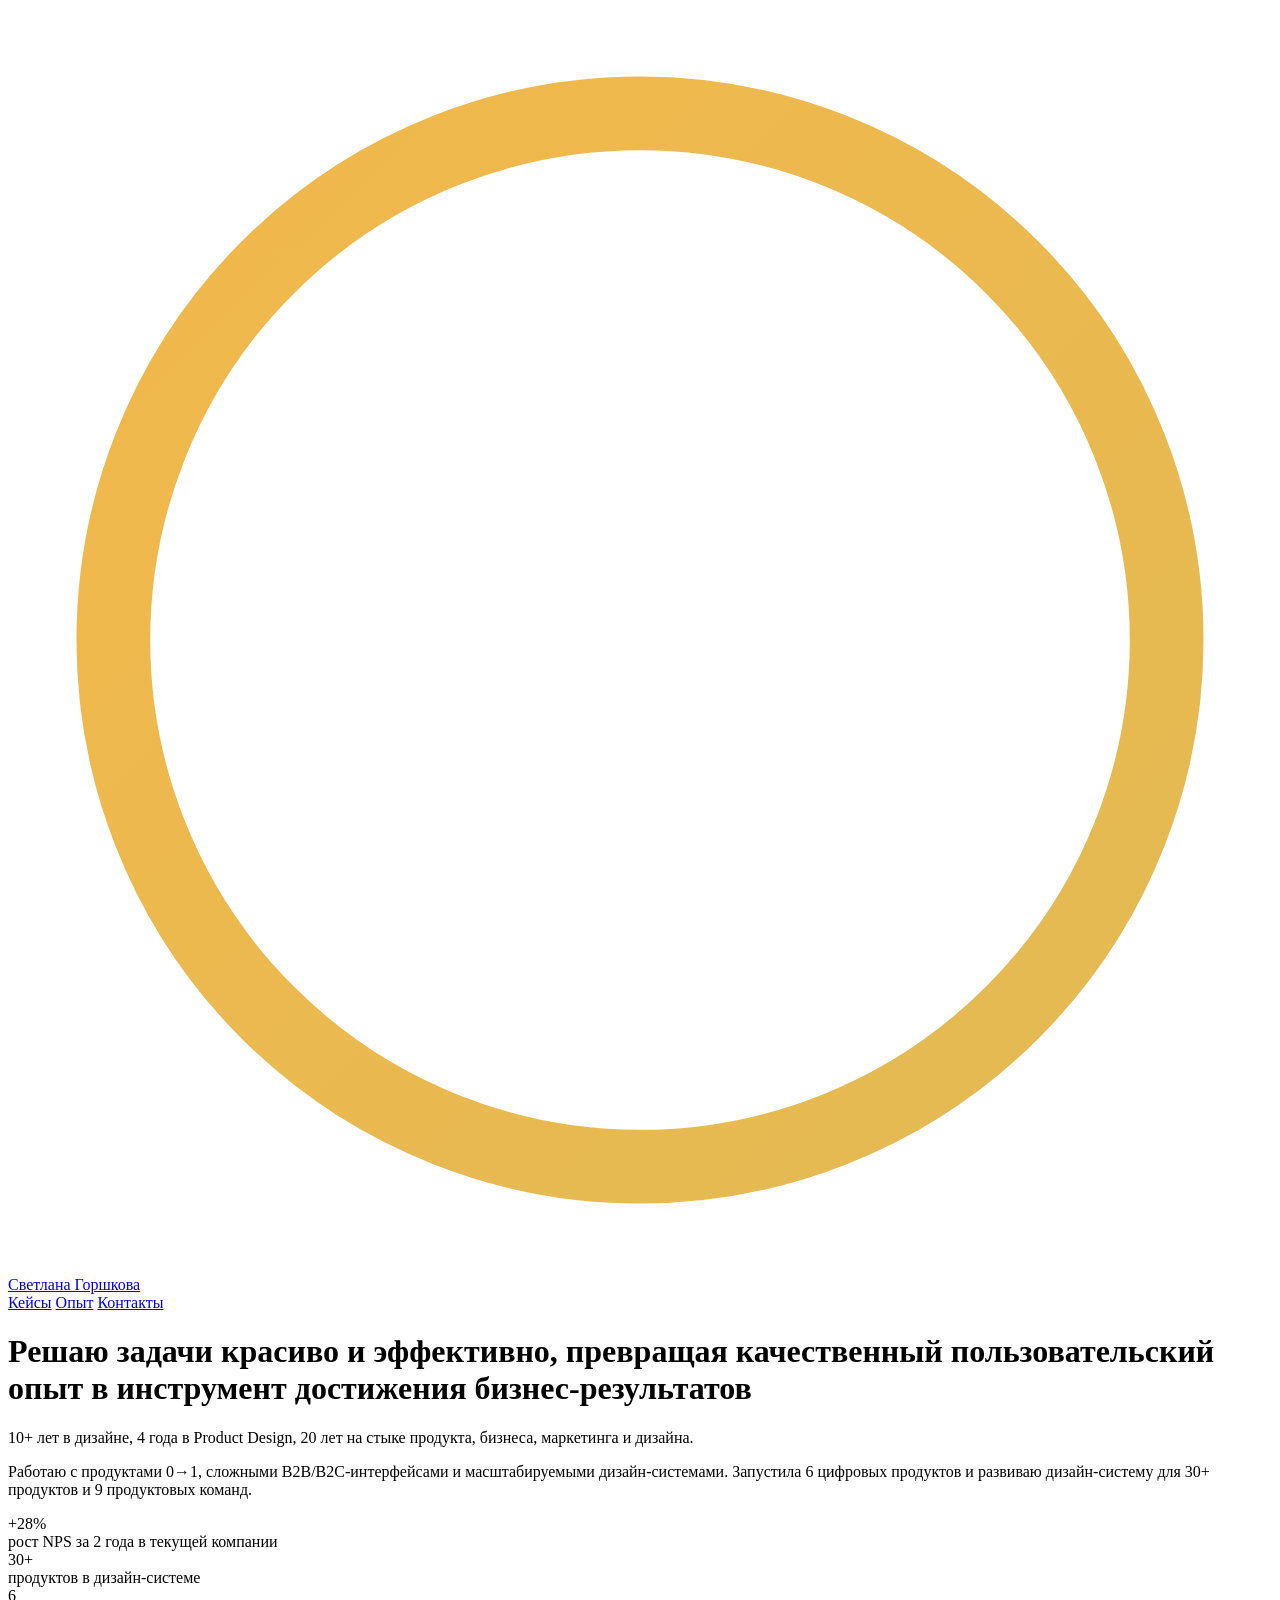
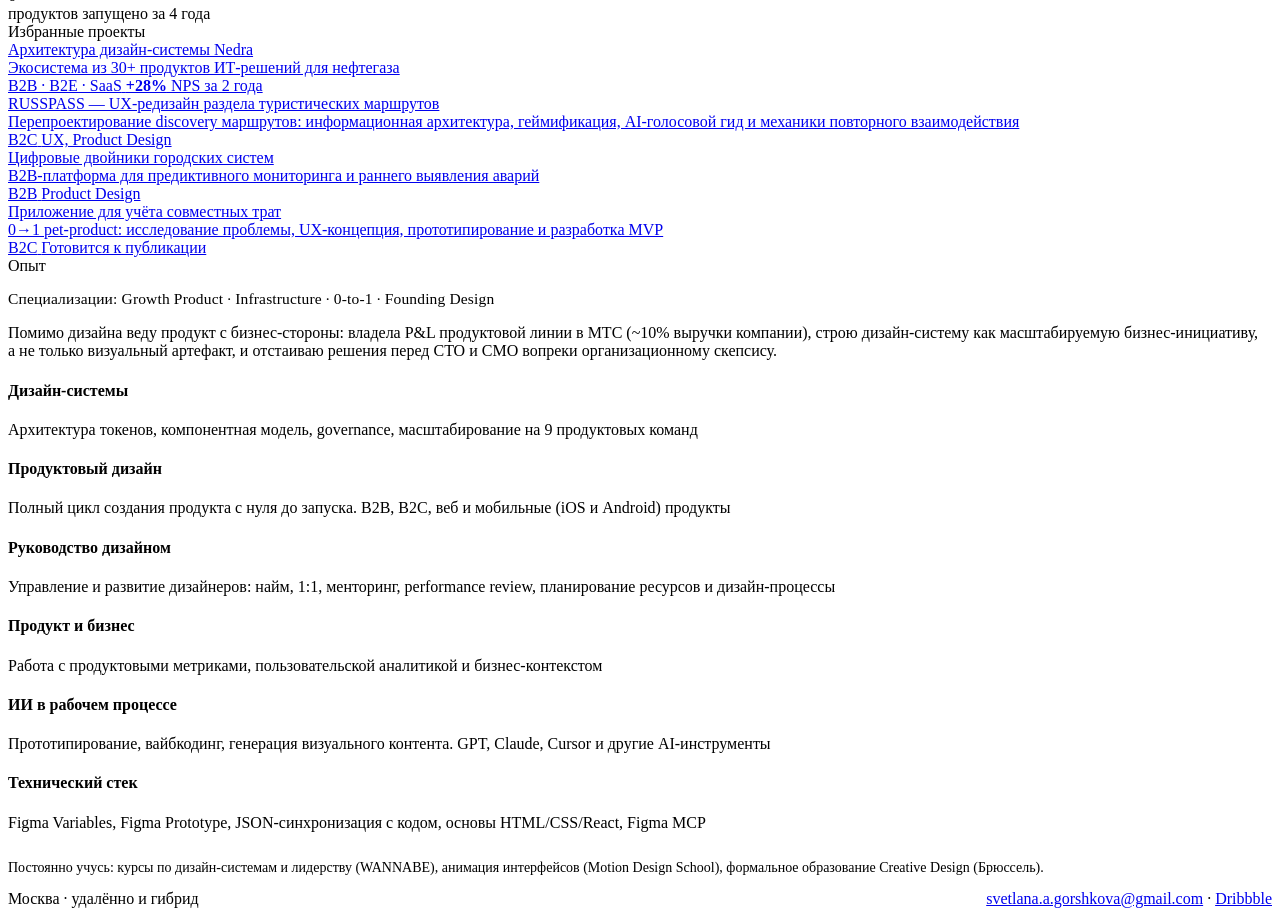
==== index.html @ f575ed8f "Update index.html" ====
<!DOCTYPE html>
<html lang="ru">
<head>
<meta charset="UTF-8">
<meta name="viewport" content="width=device-width, initial-scale=1">
<title>Светлана Горшкова — Lead Product Design</title>
<meta name="description" content="Lead Product Design. Строю дизайн-системы для&nbsp;мультипродуктовых экосистем, веду продукты от&nbsp;идеи до&nbsp;продакшена.">
<link rel="stylesheet" href="styles.css">
</head>
<body>

<nav class="topnav">
  <div class="wrap">
    <a href="index.html" class="brand">
      <svg class="mark" viewBox="0 0 24 24" fill="none"><circle cx="12" cy="12" r="10" stroke="url(#g1)" stroke-width="1.4"/><defs><linearGradient id="g1" x1="0" y1="0" x2="24" y2="24"><stop offset="0%" stop-color="#F2B84B"/><stop offset="55%" stop-color="#2FD3B8"/><stop offset="100%" stop-color="#7FA6E8"/></linearGradient></defs></svg>
      Светлана Горшкова
    </a>
    <div class="links">
      <a href="#cases">Кейсы</a>
      <a href="#about">Опыт</a>
      <a href="#contact">Контакты</a>
    </div>
  </div>
</nav>

<header class="hero">
  <div class="hero-glow"></div>
  <div class="wrap">
    <h1 data-enter data-delay="0">Решаю задачи красиво и&nbsp;эффективно, превращая качественный пользовательский опыт в&nbsp;инструмент достижения бизнес-результатов</h1>
    <p class="role" data-enter data-delay="120">10+ лет в&nbsp;дизайне, 4 года в&nbsp;Product Design, 20 лет на&nbsp;стыке продукта, бизнеса, маркетинга и&nbsp;дизайна.</p>
    <p class="role" data-enter data-delay="170">Работаю с&nbsp;продуктами 0→1, сложными B2B/B2C-интерфейсами и&nbsp;масштабируемыми дизайн-системами. Запустила 6&nbsp;цифровых продуктов и&nbsp;развиваю дизайн-систему для 30+ продуктов и&nbsp;9&nbsp;продуктовых команд.</p>

    <div class="stat-card" data-enter data-delay="260">
      <div class="stat-row">
        <div class="stat"><div class="num">+28%</div><div class="label">рост NPS за&nbsp;2&nbsp;года в&nbsp;текущей компании</div></div>
        <div class="stat"><div class="num">30+</div><div class="label">продуктов в&nbsp;дизайн-системе</div></div>
        <div class="stat"><div class="num">6</div><div class="label">продуктов запущено за&nbsp;4&nbsp;года</div></div>
      </div>
    </div>
  </div>
</header>

<main class="wrap">
  <section id="cases" class="case-list">
    <div class="section-label" data-enter data-delay="320">Избранные проекты</div>

    <a href="case-nedra-design-system.html" class="case-row navy" data-enter data-delay="360">
      <span class="meta">
        <div class="ctitle">Архитектура дизайн-системы Nedra</div>
        <div class="csub">Экосистема из&nbsp;30+&nbsp;продуктов ИТ-решений для&nbsp;нефтегаза</div>
      </span>
      <span class="tag">B2B · B2E · SaaS</span>
      <span class="cresult"><strong>+28%</strong> NPS за&nbsp;2&nbsp;года</span>
    </a>
  
    <a href="case-russpass.html" class="case-row amber" data-enter data-delay="410">
      <span class="meta">
        <div class="ctitle">RUSSPASS — UX-редизайн раздела туристических маршрутов</div>
        <div class="csub">Перепроектирование discovery маршрутов: информационная архитектура, геймификация, AI-голосовой гид и&nbsp;механики повторного взаимодействия</div>
      </span>
      <span class="tag">B2C</span>
      <span class="cresult">UX, Product Design</span>
    </a>

    <a href="case-mosvodokanal.html" class="case-row teal" data-enter data-delay="460">
      <span class="meta">
        <div class="ctitle">Цифровые двойники городских систем</div>
        <div class="csub">B2B-платформа для предиктивного мониторинга и&nbsp;раннего выявления аварий</div>
      </span>
      <span class="tag">B2B</span>
      <span class="cresult">Product Design</span>
    </a>

    <a href="case-chesnok.html" class="case-row brick" data-enter data-delay="510">
      <span class="meta">
        <div class="ctitle">Приложение для&nbsp;учёта совместных трат</div>
        <div class="csub">0→1 pet-product: исследование проблемы, UX-концепция, прототипирование и&nbsp;разработка MVP</div>
      </span>
      <span class="tag">B2C</span>
      <span class="cresult">Готовится к&nbsp;публикации</span>
    </a>
  </section>

  <section id="about" class="about">
    <div class="section-label" data-enter data-delay="560">Опыт</div>
    <p style="max-width:640px; font-size:15.5px; font-weight:500; color:var(--heading); letter-spacing:0.01em;" data-enter data-delay="590">Специализации: Growth Product · Infrastructure · 0-to-1 · Founding Design</p>
    <p data-enter data-delay="620">Помимо дизайна веду продукт с&nbsp;бизнес-стороны: владела P&amp;L продуктовой линии в&nbsp;МТС (~10% выручки компании), строю дизайн-систему как&nbsp;масштабируемую бизнес-инициативу, а&nbsp;не&nbsp;только визуальный артефакт, и&nbsp;отстаиваю решения перед&nbsp;CTO и&nbsp;CMO вопреки организационному скепсису.</p>

    <div class="skills-grid">
      <div data-enter data-delay="660">
        <h4>Дизайн-системы</h4>
        <p>Архитектура токенов, компонентная модель, governance, масштабирование на&nbsp;9&nbsp;продуктовых команд</p>
      </div>
      <div data-enter data-delay="690">
        <h4>Продуктовый дизайн</h4>
        <p>Полный цикл создания продукта с&nbsp;нуля до&nbsp;запуска. B2B, B2C, веб и&nbsp;мобильные (iOS и&nbsp;Android) продукты</p>
      </div>
      <div data-enter data-delay="720">
        <h4>Руководство дизайном</h4>
        <p>Управление и&nbsp;развитие дизайнеров: найм, 1:1, менторинг, performance review, планирование ресурсов и&nbsp;дизайн-процессы</p>
      </div>
      <div data-enter data-delay="750">
        <h4>Продукт и бизнес</h4>
        <p>Работа с&nbsp;продуктовыми метриками, пользовательской аналитикой и&nbsp;бизнес-контекстом</p>
      </div>
      <div data-enter data-delay="780">
        <h4>ИИ в рабочем процессе</h4>
        <p>Прототипирование, вайбкодинг, генерация визуального контента. GPT, Claude, Cursor и&nbsp;другие AI-инструменты</p>
      </div>
      <div data-enter data-delay="810">
        <h4>Технический стек</h4>
        <p>Figma Variables, Figma Prototype, JSON-синхронизация с&nbsp;кодом, основы HTML/CSS/React, Figma MCP</p>
      </div>
    </div>

    <p style="margin-top:28px; font-size:14px; color:var(--faint);" data-enter data-delay="850">Постоянно учусь: курсы по&nbsp;дизайн-системам и&nbsp;лидерству (WANNABE), анимация интерфейсов (Motion Design School), формальное образование Creative Design (Брюссель).</p>
  </section>
</main>

<footer>
  <div class="wrap" style="display:flex; justify-content:space-between; flex-wrap:wrap; gap:12px; width:100%;">
    <span>Москва &middot; удалённо и&nbsp;гибрид</span>
    <span><a href="mailto:svetlana.a.gorshkova@gmail.com">svetlana.a.gorshkova@gmail.com</a> &middot; <a href="https://dribbble.com/hagedis">Dribbble</a></span>
  </div>
</footer>

<script src="entrance.js"></script>
</body>
</html>
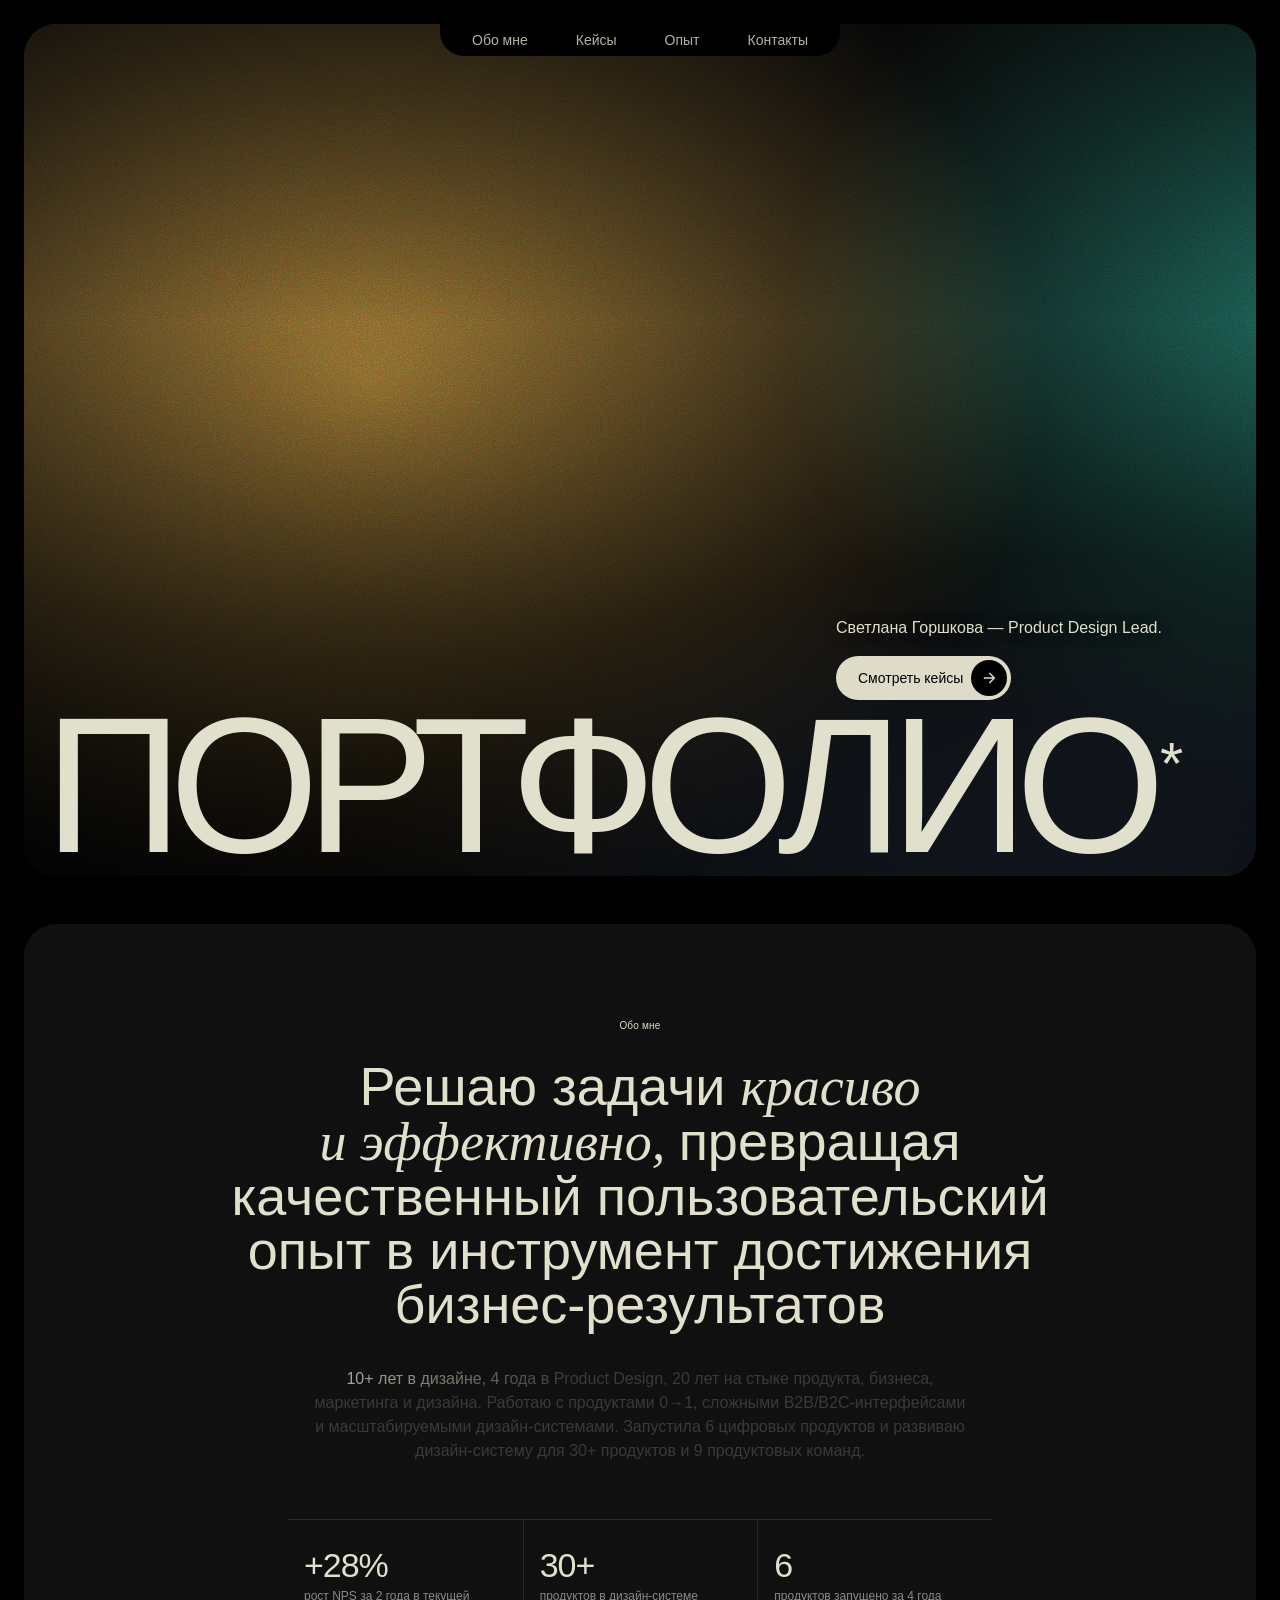
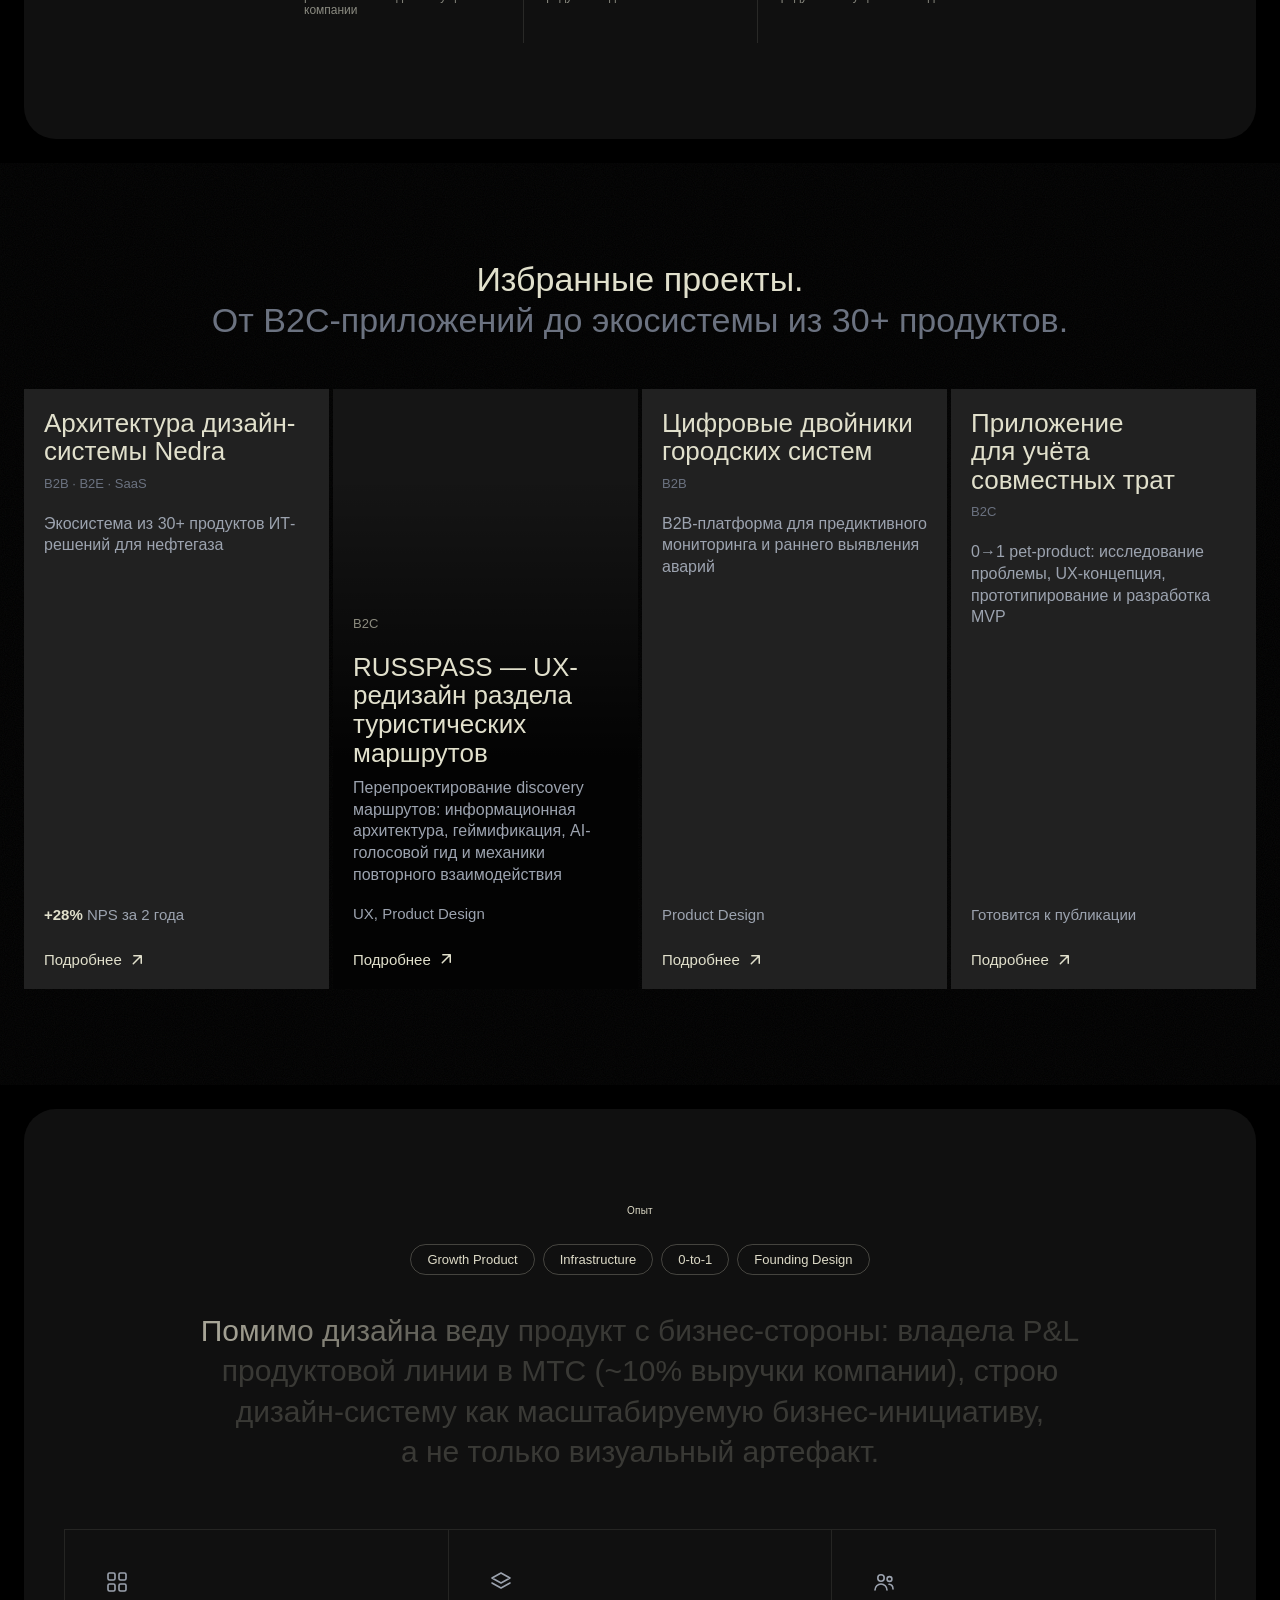
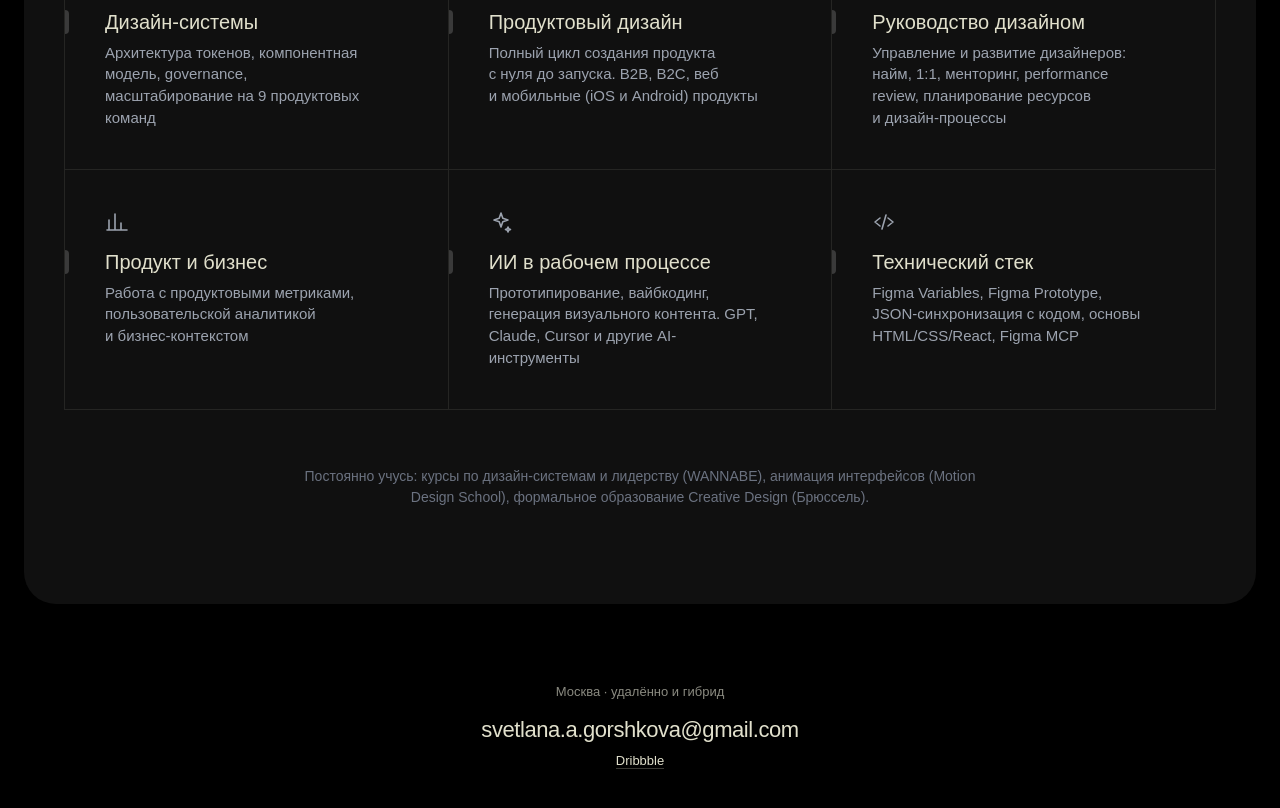
==== commit 63ad464e: "Add files via upload" ====
--- a/index.html
+++ b/index.html
@@ -3,127 +3,112 @@
 <head>
 <meta charset="UTF-8">
 <meta name="viewport" content="width=device-width, initial-scale=1">
-<title>Светлана Горшкова — Lead Product Design</title>
-<meta name="description" content="Lead Product Design. Строю дизайн-системы для&nbsp;мультипродуктовых экосистем, веду продукты от&nbsp;идеи до&nbsp;продакшена.">
-<link rel="stylesheet" href="styles.css">
+<title>Светлана Горшкова — Product Design Lead</title>
+<meta name="description" content="Product Design Lead. Строю дизайн-системы для&nbsp;мультипродуктовых экосистем, веду продукты от&nbsp;идеи до&nbsp;продакшена.">
+<link rel="stylesheet" href="home.css">
 </head>
 <body>
 
-<nav class="topnav">
-  <div class="wrap">
-    <a href="index.html" class="brand">
-      <svg class="mark" viewBox="0 0 24 24" fill="none"><circle cx="12" cy="12" r="10" stroke="url(#g1)" stroke-width="1.4"/><defs><linearGradient id="g1" x1="0" y1="0" x2="24" y2="24"><stop offset="0%" stop-color="#F2B84B"/><stop offset="55%" stop-color="#2FD3B8"/><stop offset="100%" stop-color="#7FA6E8"/></linearGradient></defs></svg>
-      Светлана Горшкова
-    </a>
-    <div class="links">
+<section class="hero">
+  <div class="hero-box">
+    <div class="hero-bg"></div>
+    <!-- ВИДЕО: положите файл в assets/hero.mp4 — он подставится автоматически -->
+    <video autoplay loop muted playsinline poster="assets/hero-poster.jpg"><source src="assets/hero.mp4" type="video/mp4"></video>
+    <div class="noise"></div>
+    <div class="shade"></div>
+
+    <nav class="nav">
+      <a href="#about">Обо мне</a>
       <a href="#cases">Кейсы</a>
-      <a href="#about">Опыт</a>
+      <a href="#experience">Опыт</a>
       <a href="#contact">Контакты</a>
+    </nav>
+
+    <div class="hero-content">
+      <div class="hero-top">
+        <p class="hero-desc fade-up" style="--d:.5s">Светлана Горшкова — Product Design Lead.</p>
+        <a class="btn fade-up" style="--d:.7s" href="#cases">Смотреть кейсы <i><svg viewBox="0 0 24 24" fill="none" stroke="currentColor" stroke-width="2" stroke-linecap="round" stroke-linejoin="round"><path d="M5 12h14M13 5l7 7-7 7"/></svg></i></a>
+      </div>
+      <h1 class="giant"><span class="w">ПОРТФОЛИО</span><sup>*</sup></h1>
     </div>
   </div>
-</nav>
+</section>
 
-<header class="hero">
-  <div class="hero-glow"></div>
-  <div class="wrap">
-    <h1 data-enter data-delay="0">Решаю задачи красиво и&nbsp;эффективно, превращая качественный пользовательский опыт в&nbsp;инструмент достижения бизнес-результатов</h1>
-    <p class="role" data-enter data-delay="120">10+ лет в&nbsp;дизайне, 4 года в&nbsp;Product Design, 20 лет на&nbsp;стыке продукта, бизнеса, маркетинга и&nbsp;дизайна.</p>
-    <p class="role" data-enter data-delay="170">Работаю с&nbsp;продуктами 0→1, сложными B2B/B2C-интерфейсами и&nbsp;масштабируемыми дизайн-системами. Запустила 6&nbsp;цифровых продуктов и&nbsp;развиваю дизайн-систему для 30+ продуктов и&nbsp;9&nbsp;продуктовых команд.</p>
+<div class="about-wrap" id="about">
+  <section class="about">
+    <div class="label">Обо мне</div>
+    <h2 data-pull>Решаю задачи <span class="serif">красиво и&nbsp;эффективно,</span> превращая качественный пользовательский опыт в&nbsp;инструмент достижения бизнес-результатов</h2>
+    <p class="reveal">10+&nbsp;лет в&nbsp;дизайне, 4&nbsp;года в&nbsp;Product Design, 20&nbsp;лет на&nbsp;стыке продукта, бизнеса, маркетинга и&nbsp;дизайна. Работаю с&nbsp;продуктами 0→1, сложными B2B/B2C-интерфейсами и&nbsp;масштабируемыми дизайн-системами. Запустила 6&nbsp;цифровых продуктов и&nbsp;развиваю дизайн-систему для&nbsp;30+&nbsp;продуктов и&nbsp;9&nbsp;продуктовых команд.</p>
+    <div class="facts">
+      <div class="fact"><b>+28%</b><span>рост NPS за&nbsp;2&nbsp;года в&nbsp;текущей компании</span></div>
+      <div class="fact"><b>30+</b><span>продуктов в&nbsp;дизайн-системе</span></div>
+      <div class="fact"><b>6</b><span>продуктов запущено за&nbsp;4&nbsp;года</span></div>
+    </div>
+  </section>
+</div>
 
-    <div class="stat-card" data-enter data-delay="260">
-      <div class="stat-row">
-        <div class="stat"><div class="num">+28%</div><div class="label">рост NPS за&nbsp;2&nbsp;года в&nbsp;текущей компании</div></div>
-        <div class="stat"><div class="num">30+</div><div class="label">продуктов в&nbsp;дизайн-системе</div></div>
-        <div class="stat"><div class="num">6</div><div class="label">продуктов запущено за&nbsp;4&nbsp;года</div></div>
+<section class="features" id="cases">
+  <h2 class="f-head" data-pull>Избранные проекты.<br><span class="l2">От&nbsp;B2C-приложений до&nbsp;экосистемы из&nbsp;30+&nbsp;продуктов.</span></h2>
+  <div class="cards">
+    <a class="card" style="--i:0" href="case-nedra-design-system.html">
+      <h3>Архитектура дизайн-системы Nedra</h3>
+      <div class="kind">B2B · B2E · SaaS</div>
+      <p class="desc">Экосистема из&nbsp;30+&nbsp;продуктов ИТ-решений для&nbsp;нефтегаза</p>
+      <div class="res"><b>+28%</b> NPS за&nbsp;2&nbsp;года</div>
+      <span class="more">Подробнее <svg viewBox="0 0 24 24" fill="none" stroke="currentColor" stroke-width="2" stroke-linecap="round" stroke-linejoin="round"><path d="M5 12h14M13 5l7 7-7 7"/></svg></span>
+    </a>
+    <a class="card photo" style="--i:1;background-image:url(assets/russpass-hero.webp)" href="case-russpass.html">
+      <div class="noise"></div>
+      <div class="inner">
+        <div class="kind" style="color:rgba(225,224,204,.6)">B2C</div>
+        <h3>RUSSPASS — UX-редизайн раздела туристических маршрутов</h3>
+        <p class="desc" style="margin-top:8px">Перепроектирование discovery маршрутов: информационная архитектура, геймификация, AI-голосовой гид и&nbsp;механики повторного взаимодействия</p>
+        <div class="res">UX, Product Design</div>
+        <span class="more">Подробнее <svg viewBox="0 0 24 24" fill="none" stroke="currentColor" stroke-width="2" stroke-linecap="round" stroke-linejoin="round"><path d="M5 12h14M13 5l7 7-7 7"/></svg></span>
       </div>
-    </div>
+    </a>
+    <a class="card" style="--i:2" href="case-mosvodokanal.html">
+      <h3>Цифровые двойники городских систем</h3>
+      <div class="kind">B2B</div>
+      <p class="desc">B2B-платформа для&nbsp;предиктивного мониторинга и&nbsp;раннего выявления аварий</p>
+      <div class="res">Product Design</div>
+      <span class="more">Подробнее <svg viewBox="0 0 24 24" fill="none" stroke="currentColor" stroke-width="2" stroke-linecap="round" stroke-linejoin="round"><path d="M5 12h14M13 5l7 7-7 7"/></svg></span>
+    </a>
+    <a class="card" style="--i:3" href="case-chesnok.html">
+      <h3>Приложение для&nbsp;учёта совместных трат</h3>
+      <div class="kind">B2C</div>
+      <p class="desc">0→1 pet-product: исследование проблемы, UX-концепция, прототипирование и&nbsp;разработка MVP</p>
+      <div class="res">Готовится к&nbsp;публикации</div>
+      <span class="more">Подробнее <svg viewBox="0 0 24 24" fill="none" stroke="currentColor" stroke-width="2" stroke-linecap="round" stroke-linejoin="round"><path d="M5 12h14M13 5l7 7-7 7"/></svg></span>
+    </a>
   </div>
-</header>
+</section>
 
-<main class="wrap">
-  <section id="cases" class="case-list">
-    <div class="section-label" data-enter data-delay="320">Избранные проекты</div>
+<div class="glow-zone">
+<div class="about-wrap exp-wrap" id="experience">
+<section class="exp about">
+  <div class="label">Опыт</div>
+  <div class="chips fade-up"><span>Growth Product</span><span>Infrastructure</span><span>0-to-1</span><span>Founding Design</span></div>
+  <p class="reveal lead">Помимо дизайна веду продукт с&nbsp;бизнес-стороны: владела P&amp;L продуктовой линии в&nbsp;МТС (~10% выручки компании), строю дизайн-систему как&nbsp;масштабируемую бизнес-инициативу, а&nbsp;не&nbsp;только визуальный артефакт.</p>
+  <div class="xgrid">
+      <div class="xcard" style="--i:0"><div class="xi"><svg viewBox="0 0 24 24" fill="none" stroke="currentColor" stroke-width="1.6" stroke-linecap="round" stroke-linejoin="round"><rect x="3" y="3" width="7" height="7" rx="1.5"/><rect x="14" y="3" width="7" height="7" rx="1.5"/><rect x="3" y="14" width="7" height="7" rx="1.5"/><rect x="14" y="14" width="7" height="7" rx="1.5"/></svg></div><h3><span>Дизайн-системы</span></h3><p>Архитектура токенов, компонентная модель, governance, масштабирование на&nbsp;9&nbsp;продуктовых команд</p></div>
+      <div class="xcard" style="--i:0"><div class="xi"><svg viewBox="0 0 24 24" fill="none" stroke="currentColor" stroke-width="1.6" stroke-linecap="round" stroke-linejoin="round"><path d="M12 3 3 8l9 5 9-5-9-5Z"/><path d="m3 13 9 5 9-5"/></svg></div><h3><span>Продуктовый дизайн</span></h3><p>Полный цикл создания продукта с&nbsp;нуля до&nbsp;запуска. B2B, B2C, веб и&nbsp;мобильные (iOS и&nbsp;Android) продукты</p></div>
+      <div class="xcard" style="--i:0"><div class="xi"><svg viewBox="0 0 24 24" fill="none" stroke="currentColor" stroke-width="1.6" stroke-linecap="round" stroke-linejoin="round"><circle cx="9" cy="8" r="3.2"/><path d="M3 20c0-3.3 2.7-6 6-6s6 2.7 6 6"/><circle cx="17.5" cy="9" r="2.4"/><path d="M17 14.2c2.4.2 4 2 4 4.8"/></svg></div><h3><span>Руководство дизайном</span></h3><p>Управление и&nbsp;развитие дизайнеров: найм, 1:1, менторинг, performance review, планирование ресурсов и&nbsp;дизайн-процессы</p></div>
+      <div class="xcard" style="--i:0"><div class="xi"><svg viewBox="0 0 24 24" fill="none" stroke="currentColor" stroke-width="1.6" stroke-linecap="round" stroke-linejoin="round"><path d="M4 20V10M10 20V4M16 20v-7M22 20H2"/></svg></div><h3><span>Продукт и&nbsp;бизнес</span></h3><p>Работа с&nbsp;продуктовыми метриками, пользовательской аналитикой и&nbsp;бизнес-контекстом</p></div>
+      <div class="xcard" style="--i:0"><div class="xi"><svg viewBox="0 0 24 24" fill="none" stroke="currentColor" stroke-width="1.6" stroke-linecap="round" stroke-linejoin="round"><path d="M12 3l1.8 5.2L19 10l-5.2 1.8L12 17l-1.8-5.2L5 10l5.2-1.8L12 3Z"/><path d="M19 17l.7 1.8L21.5 19.5l-1.8.7L19 22l-.7-1.8-1.8-.7 1.8-.7L19 17Z"/></svg></div><h3><span>ИИ в&nbsp;рабочем процессе</span></h3><p>Прототипирование, вайбкодинг, генерация визуального контента. GPT, Claude, Cursor и&nbsp;другие AI-инструменты</p></div>
+      <div class="xcard" style="--i:0"><div class="xi"><svg viewBox="0 0 24 24" fill="none" stroke="currentColor" stroke-width="1.6" stroke-linecap="round" stroke-linejoin="round"><path d="m8 8-5 4 5 4M16 8l5 4-5 4M14 5l-4 14"/></svg></div><h3><span>Технический стек</span></h3><p>Figma Variables, Figma Prototype, JSON-синхронизация с&nbsp;кодом, основы HTML/CSS/React, Figma MCP</p></div>
+  </div>
+  <p class="learn fade-up">Постоянно учусь: курсы по&nbsp;дизайн-системам и&nbsp;лидерству (WANNABE), анимация интерфейсов (Motion Design School), формальное образование Creative Design (Брюссель).</p>
+</section>
+</div>
 
-    <a href="case-nedra-design-system.html" class="case-row navy" data-enter data-delay="360">
-      <span class="meta">
-        <div class="ctitle">Архитектура дизайн-системы Nedra</div>
-        <div class="csub">Экосистема из&nbsp;30+&nbsp;продуктов ИТ-решений для&nbsp;нефтегаза</div>
-      </span>
-      <span class="tag">B2B · B2E · SaaS</span>
-      <span class="cresult"><strong>+28%</strong> NPS за&nbsp;2&nbsp;года</span>
-    </a>
-  
-    <a href="case-russpass.html" class="case-row amber" data-enter data-delay="410">
-      <span class="meta">
-        <div class="ctitle">RUSSPASS — UX-редизайн раздела туристических маршрутов</div>
-        <div class="csub">Перепроектирование discovery маршрутов: информационная архитектура, геймификация, AI-голосовой гид и&nbsp;механики повторного взаимодействия</div>
-      </span>
-      <span class="tag">B2C</span>
-      <span class="cresult">UX, Product Design</span>
-    </a>
+<footer id="contact">
+  <div>Москва · удалённо и&nbsp;гибрид</div>
+  <a class="mail" href="mailto:svetlana.a.gorshkova@gmail.com">svetlana.a.gorshkova@gmail.com</a>
+  <a href="https://dribbble.com/hagedis">Dribbble</a>
+</footer>
+</div>
 
-    <a href="case-mosvodokanal.html" class="case-row teal" data-enter data-delay="460">
-      <span class="meta">
-        <div class="ctitle">Цифровые двойники городских систем</div>
-        <div class="csub">B2B-платформа для предиктивного мониторинга и&nbsp;раннего выявления аварий</div>
-      </span>
-      <span class="tag">B2B</span>
-      <span class="cresult">Product Design</span>
-    </a>
-
-    <a href="case-chesnok.html" class="case-row brick" data-enter data-delay="510">
-      <span class="meta">
-        <div class="ctitle">Приложение для&nbsp;учёта совместных трат</div>
-        <div class="csub">0→1 pet-product: исследование проблемы, UX-концепция, прототипирование и&nbsp;разработка MVP</div>
-      </span>
-      <span class="tag">B2C</span>
-      <span class="cresult">Готовится к&nbsp;публикации</span>
-    </a>
-  </section>
-
-  <section id="about" class="about">
-    <div class="section-label" data-enter data-delay="560">Опыт</div>
-    <p style="max-width:640px; font-size:15.5px; font-weight:500; color:var(--heading); letter-spacing:0.01em;" data-enter data-delay="590">Специализации: Growth Product · Infrastructure · 0-to-1 · Founding Design</p>
-    <p data-enter data-delay="620">Помимо дизайна веду продукт с&nbsp;бизнес-стороны: владела P&amp;L продуктовой линии в&nbsp;МТС (~10% выручки компании), строю дизайн-систему как&nbsp;масштабируемую бизнес-инициативу, а&nbsp;не&nbsp;только визуальный артефакт, и&nbsp;отстаиваю решения перед&nbsp;CTO и&nbsp;CMO вопреки организационному скепсису.</p>
-
-    <div class="skills-grid">
-      <div data-enter data-delay="660">
-        <h4>Дизайн-системы</h4>
-        <p>Архитектура токенов, компонентная модель, governance, масштабирование на&nbsp;9&nbsp;продуктовых команд</p>
-      </div>
-      <div data-enter data-delay="690">
-        <h4>Продуктовый дизайн</h4>
-        <p>Полный цикл создания продукта с&nbsp;нуля до&nbsp;запуска. B2B, B2C, веб и&nbsp;мобильные (iOS и&nbsp;Android) продукты</p>
-      </div>
-      <div data-enter data-delay="720">
-        <h4>Руководство дизайном</h4>
-        <p>Управление и&nbsp;развитие дизайнеров: найм, 1:1, менторинг, performance review, планирование ресурсов и&nbsp;дизайн-процессы</p>
-      </div>
-      <div data-enter data-delay="750">
-        <h4>Продукт и бизнес</h4>
-        <p>Работа с&nbsp;продуктовыми метриками, пользовательской аналитикой и&nbsp;бизнес-контекстом</p>
-      </div>
-      <div data-enter data-delay="780">
-        <h4>ИИ в рабочем процессе</h4>
-        <p>Прототипирование, вайбкодинг, генерация визуального контента. GPT, Claude, Cursor и&nbsp;другие AI-инструменты</p>
-      </div>
-      <div data-enter data-delay="810">
-        <h4>Технический стек</h4>
-        <p>Figma Variables, Figma Prototype, JSON-синхронизация с&nbsp;кодом, основы HTML/CSS/React, Figma MCP</p>
-      </div>
-    </div>
-
-    <p style="margin-top:28px; font-size:14px; color:var(--faint);" data-enter data-delay="850">Постоянно учусь: курсы по&nbsp;дизайн-системам и&nbsp;лидерству (WANNABE), анимация интерфейсов (Motion Design School), формальное образование Creative Design (Брюссель).</p>
-  </section>
-</main>
-
-<footer>
-  <div class="wrap" style="display:flex; justify-content:space-between; flex-wrap:wrap; gap:12px; width:100%;">
-    <span>Москва &middot; удалённо и&nbsp;гибрид</span>
-    <span><a href="mailto:svetlana.a.gorshkova@gmail.com">svetlana.a.gorshkova@gmail.com</a> &middot; <a href="https://dribbble.com/hagedis">Dribbble</a></span>
-  </div>
-</footer>
-
-<script src="entrance.js"></script>
+<script src="home.js"></script>
 </body>
 </html>
--- a/home.css
+++ b/home.css
@@ -0,0 +1,249 @@
+@font-face{font-family:"Inter";font-weight:100 900;font-style:normal;font-display:swap;
+  src:url(assets/fonts/inter-cyrillic-wght-normal.woff2) format("woff2");
+  unicode-range:U+0301,U+0400-045F,U+0490-0491,U+04B0-04B1,U+2116}
+@font-face{font-family:"Inter";font-weight:100 900;font-style:normal;font-display:swap;
+  src:url(assets/fonts/inter-latin-wght-normal.woff2) format("woff2");
+  unicode-range:U+0000-00FF,U+0131,U+0152-0153,U+02BB-02BC,U+02C6,U+02DA,U+02DC,U+0304,U+0308,U+0329,U+2000-206F,U+20AC,U+2122,U+2191,U+2193,U+2212,U+2215,U+FEFF,U+FFFD}
+@font-face{font-family:"Lora";font-weight:400;font-style:italic;font-display:swap;
+  src:url(assets/fonts/lora-cyrillic-400-italic.woff2) format("woff2");
+  unicode-range:U+0301,U+0400-045F,U+0490-0491,U+04B0-04B1,U+2116}
+@font-face{font-family:"Lora";font-weight:400;font-style:italic;font-display:swap;
+  src:url(assets/fonts/lora-latin-400-italic.woff2) format("woff2");
+  unicode-range:U+0000-00FF,U+0131,U+0152-0153,U+02BB-02BC,U+02C6,U+02DA,U+02DC,U+0304,U+0308,U+0329,U+2000-206F,U+20AC,U+2122,U+2191,U+2193,U+2212,U+2215,U+FEFF,U+FFFD}
+
+:root{
+  --primary:#DEDBC8; --text:#E1E0CC; --about:#101010; --card:#212121;
+  --amber:#F2B84B; --teal:#2FD3B8; --navy:#7FA6E8;
+  --noise-a:url("data:image/svg+xml,%3Csvg xmlns='http://www.w3.org/2000/svg' width='300' height='300'%3E%3Cfilter id='n'%3E%3CfeTurbulence type='fractalNoise' baseFrequency='0.85' numOctaves='3' stitchTiles='stitch'/%3E%3C/filter%3E%3Crect width='100%25' height='100%25' filter='url(%23n)'/%3E%3C/svg%3E");
+  --noise-b:url("data:image/svg+xml,%3Csvg xmlns='http://www.w3.org/2000/svg' width='300' height='300'%3E%3Cfilter id='n'%3E%3CfeTurbulence type='fractalNoise' baseFrequency='0.9' numOctaves='4' stitchTiles='stitch'/%3E%3C/filter%3E%3Crect width='100%25' height='100%25' filter='url(%23n)'/%3E%3C/svg%3E");
+  --ease:cubic-bezier(.16,1,.3,1);
+}
+*{box-sizing:border-box;margin:0;padding:0}
+html{scroll-behavior:smooth;overflow-x:hidden}
+body{background:#000;color:var(--text);font-family:"Inter",-apple-system,BlinkMacSystemFont,"Segoe UI",Roboto,sans-serif;
+  -webkit-font-smoothing:antialiased;overflow-x:hidden}
+a{color:inherit;text-decoration:none}
+.serif{font-family:"Lora",Georgia,serif;font-style:italic;font-weight:400}
+
+/* pull-up words */
+.w{display:inline-block;opacity:0;transform:translateY(20px);
+  transition:opacity .7s var(--ease),transform .7s var(--ease);transition-delay:calc(var(--i,0)*80ms)}
+.in .w,.w.in{opacity:1;transform:none}
+.fade-up{opacity:0;transform:translateY(20px);transition:opacity .9s var(--ease),transform .9s var(--ease);transition-delay:var(--d,0s)}
+.in .fade-up,.fade-up.in{opacity:1;transform:none}
+
+/* HERO */
+.hero{height:100vh;height:100svh;min-height:560px;padding:16px}
+.hero-box{position:relative;height:100%;border-radius:1rem;overflow:hidden;background:#0a0a0a}
+.hero-bg{position:absolute;inset:0;
+  background:
+   radial-gradient(60% 70% at 20% 30%,rgba(242,184,75,.55),transparent 65%),
+   radial-gradient(55% 65% at 80% 25%,rgba(47,211,184,.45),transparent 65%),
+   radial-gradient(70% 70% at 60% 90%,rgba(127,166,232,.5),transparent 65%),#0b0b0b;
+  animation:drift 18s ease-in-out infinite alternate;background-size:140% 140%}
+@keyframes drift{from{background-position:0 0}to{background-position:100% 60%}}
+.hero video{position:absolute;inset:0;width:100%;height:100%;object-fit:cover}
+.noise{position:absolute;inset:0;pointer-events:none;background-image:var(--noise-a);opacity:.7;mix-blend-mode:overlay}
+.shade{position:absolute;inset:0;pointer-events:none;background:linear-gradient(to bottom,rgba(0,0,0,.3),transparent 40%,rgba(0,0,0,.6))}
+
+.nav{position:absolute;top:0;left:50%;transform:translateX(-50%);z-index:5;background:#000;
+  border-radius:0 0 1rem 1rem;padding:8px 16px;display:flex;gap:12px;white-space:nowrap}
+.nav a{font-size:11px;color:rgba(225,224,204,.8);transition:color .2s}
+.nav a:hover{color:var(--text)}
+
+.hero-content{position:absolute;left:0;right:0;bottom:0;padding:0 16px}
+.hero-top{display:flex;flex-direction:column;gap:18px;max-width:340px;margin:0 0 4px auto;text-align:left}
+.hero-desc{color:rgba(222,219,200,.7);font-size:13px;line-height:1.25}
+.btn{display:inline-flex;align-items:center;gap:8px;align-self:flex-start;background:var(--primary);color:#000;
+  font-weight:500;font-size:14px;border-radius:999px;padding:4px 4px 4px 22px;transition:gap .25s}
+.btn:hover{gap:12px}
+.btn i{display:grid;place-items:center;width:36px;height:36px;border-radius:50%;background:#000;color:var(--text);transition:transform .25s}
+.btn:hover i{transform:scale(1.1)}
+.btn svg,.more svg{width:16px;height:16px}
+
+.giant{position:relative;display:block;width:fit-content;font-weight:500;line-height:.85;letter-spacing:-.07em;
+  font-size:calc((100vw - 66px)/6.08);color:var(--text);margin-left:-.04em;padding-bottom:.04em;white-space:nowrap}
+.giant sup{position:absolute;top:.5em;right:-.3em;font-size:.31em;font-weight:500;line-height:1}
+
+/* ABOUT */
+.about-wrap{background:#000;padding:16px}
+.about{background:var(--about);border-radius:1rem;text-align:center;padding:72px 20px 72px}
+.label{font-size:10px;letter-spacing:.02em;color:var(--primary);margin-bottom:28px}
+.about h2{font-weight:400;font-size:26px;line-height:1;max-width:54rem;margin:0 auto;color:var(--text)}
+.reveal{margin:36px auto 0;max-width:42rem;color:var(--primary);font-size:13px;line-height:1.5}
+.reveal .word{display:inline-block;white-space:nowrap}
+.reveal .ch{opacity:.2}
+.facts{display:grid;grid-template-columns:1fr;gap:0;max-width:44rem;margin:56px auto 0;
+  border-top:1px solid rgba(225,224,204,.12)}
+.fact{padding:22px 0;border-bottom:1px solid rgba(225,224,204,.12)}
+.fact b{display:block;font-weight:500;font-size:34px;letter-spacing:-.03em;color:var(--text)}
+.fact span{display:block;margin-top:4px;font-size:12px;color:#8a8a80}
+.spec{margin-top:36px;font-size:12px;color:#8a8a80}
+
+/* FEATURES */
+.features{position:relative;background:#000;padding:56px 16px 56px}
+.features::before{content:"";position:absolute;inset:0;background-image:var(--noise-b);opacity:.15;pointer-events:none}
+.features>*{position:relative}
+.f-head{font-weight:400;text-align:center;max-width:56rem;margin:0 auto 48px;font-size:20px;line-height:1.2}
+.f-head .l2{color:#6b7280}
+.cards{display:grid;grid-template-columns:1fr;gap:12px;max-width:1500px;margin:0 auto}
+.card{position:relative;overflow:hidden;border-radius:1rem;background:var(--card);padding:20px;
+  display:flex;flex-direction:column;min-height:400px;
+  opacity:0;transform:scale(.95);transition:opacity .9s cubic-bezier(.22,1,.36,1),transform .9s cubic-bezier(.22,1,.36,1);
+  transition-delay:calc(var(--i,0)*150ms)}
+.card.in{opacity:1;transform:none}
+.card .ico{width:40px;height:40px;border-radius:10px;margin-bottom:40px;flex:none}
+.g1{background:linear-gradient(135deg,var(--amber),#c9812a)}
+.g2{background:linear-gradient(135deg,var(--teal),#168a78)}
+.g3{background:linear-gradient(135deg,#d96a4a,#8f3b28)}
+.g4{background:linear-gradient(135deg,var(--navy),#4a6db0)}
+.card h3{font-weight:400;font-size:20px;line-height:1.1;color:var(--text);margin-bottom:6px}
+.card h3 small{font-size:.5em;color:#6b7280;vertical-align:top;margin-left:4px}
+.card .kind{font-size:11px;color:#6b7280;margin-bottom:22px}
+.card ul{list-style:none;display:flex;flex-direction:column;gap:12px;flex:1}
+.card li{display:flex;gap:10px;font-size:13px;line-height:1.3;color:#9ca3af}
+.card li svg{width:16px;height:16px;flex:none;margin-top:1px;color:var(--primary)}
+.ph{opacity:.55;font-style:italic}
+.more{margin-top:28px;display:inline-flex;align-items:center;gap:6px;font-size:13px;color:var(--text)}
+.more svg{transform:rotate(-45deg);transition:transform .25s}
+.card:hover .more svg{transform:rotate(0)}
+.card.photo{padding:0;justify-content:flex-end;background:#161616 center/cover no-repeat}
+.card.photo::after{content:"";position:absolute;inset:0;background:linear-gradient(to bottom,rgba(0,0,0,.05) 15%,rgba(0,0,0,.88) 62%)}
+.card.photo>*{position:relative;z-index:1}
+.card.photo .inner{padding:20px;position:relative;z-index:1}
+.card.photo .noise{opacity:.35;z-index:1}
+
+footer{position:relative;background:#000;padding:56px 16px 40px;text-align:center;color:#8a8a80;font-size:13px}
+footer a{color:var(--text);border-bottom:1px solid rgba(225,224,204,.25)}
+footer .mail{display:block;margin:18px 0 10px;font-size:22px;border:0;letter-spacing:-.02em}
+
+@media(min-width:640px){
+  .hero{padding:24px}.hero-box{border-radius:2rem}
+  .nav{gap:24px;padding:8px 32px;border-radius:0 0 1.5rem 1.5rem}.nav a{font-size:12px}
+  .hero-content{padding:0 28px}.hero-desc{font-size:15px}.giant{font-size:calc((100vw - 108px)/6.08)}
+  .about-wrap{padding:24px}.about{border-radius:2rem;padding:96px 40px}
+  .about h2{font-size:36px;line-height:1}.reveal{font-size:15px}
+  .facts{grid-template-columns:repeat(3,1fr)}.fact{border-bottom:0;padding:26px 16px;text-align:left}
+  .fact+.fact{border-left:1px solid rgba(225,224,204,.12)}
+  .features{padding:96px 24px 96px}.f-head{font-size:26px}
+  .cards{grid-template-columns:repeat(2,1fr);gap:8px}
+}
+@media(min-width:900px){
+  .nav a{font-size:14px}.nav{gap:48px}
+  .hero-top{max-width:380px;margin-right:12px}.hero-desc{font-size:16px}
+  .about h2{font-size:46px}.reveal{font-size:16px}
+  .f-head{font-size:34px}
+}
+@media(min-width:1024px){
+  .cards{grid-template-columns:repeat(4,1fr);gap:4px;height:480px}
+  .card{min-height:0}
+}
+@media(min-width:1280px){.about h2{font-size:54px}}
+@media(prefers-reduced-motion:reduce){
+  .w,.fade-up,.card{opacity:1!important;transform:none!important;transition:none!important}
+  .hero-bg{animation:none}.reveal .ch{opacity:1!important}
+}
+
+.card .desc{font-size:13px;line-height:1.35;color:#9ca3af;flex:1}
+.card .res{margin-top:16px;font-size:13px;color:#9ca3af}
+.card .res b{color:var(--text);font-weight:600}
+.card.photo .desc{flex:none}
+.card h3{margin-bottom:8px}
+
+/* larger card text, no icons */
+.card h3{font-size:26px;line-height:1.1;margin-bottom:10px}
+.card .kind{font-size:13px;margin-bottom:22px}
+.card .desc{font-size:16px;line-height:1.35}
+.card .res{font-size:15px;margin-top:20px}
+.more{font-size:15px}
+.more svg{width:18px;height:18px}
+.card.photo .inner{padding:20px}
+@media(min-width:1024px){.cards{height:600px}}
+@media(max-width:1023px){.card{min-height:360px}}
+
+/* EXPERIENCE */
+.exp{position:relative;background:#000;padding:48px 16px 72px;max-width:1500px;margin:0 auto}
+.exp .label{text-align:center}
+.chips{display:flex;flex-wrap:wrap;justify-content:center;gap:8px;margin-bottom:36px}
+.chips span{border:1px solid rgba(225,224,204,.25);color:var(--primary);border-radius:999px;padding:7px 16px;font-size:13px}
+.lead{max-width:56rem;margin:0 auto 64px;text-align:center;color:var(--primary);font-size:20px;line-height:1.35}
+.xgrid{display:grid;grid-template-columns:1fr;gap:8px}
+.xcard{background:#101010;border:1px solid rgba(225,224,204,.08);border-radius:1rem;padding:28px 24px 32px;min-height:260px;
+  display:flex;flex-direction:column;opacity:0;transform:scale(.95);
+  transition:opacity .9s cubic-bezier(.22,1,.36,1),transform .9s cubic-bezier(.22,1,.36,1),background .3s;
+  transition-delay:calc(var(--i,0)*150ms)}
+.xcard.in{opacity:1;transform:none}
+.xcard:hover{background:var(--card)}
+.xcard .num{font-size:12px;color:#6b7280;margin-bottom:auto;padding-bottom:40px}
+.xcard h3{font-weight:400;font-size:26px;line-height:1.1;color:var(--text);margin-bottom:12px}
+.xcard p{font-size:16px;line-height:1.4;color:#9ca3af}
+.learn{max-width:44rem;margin:56px auto 0;text-align:center;font-size:14px;line-height:1.5;color:#6b7280}
+@media(min-width:640px){.exp{padding:72px 24px 96px}.xgrid{grid-template-columns:repeat(2,1fr)}.lead{font-size:26px}}
+@media(min-width:1024px){.xgrid{grid-template-columns:repeat(3,1fr)}.lead{font-size:30px}.xcard{min-height:300px}}
+@media(prefers-reduced-motion:reduce){.xcard{opacity:1!important;transform:none!important;transition:none!important}}
+
+.xcard .num{position:absolute;top:32px;right:24px;margin:0;padding:0}
+.xcard h3{margin:0 0 auto;padding-right:36px}
+.xcard p{margin-top:40px}
+.xcard{position:relative}
+
+/* ambient gradient behind lower sections */
+.glow-zone{position:relative;background:#000;overflow:hidden}
+.glow-zone::before{content:"";position:absolute;inset:0;pointer-events:none;
+  background:
+   radial-gradient(900px 700px at 8% 4%,rgba(242,184,75,.20),transparent 70%),
+   radial-gradient(900px 800px at 95% 24%,rgba(47,211,184,.17),transparent 70%),
+   radial-gradient(1000px 800px at 5% 52%,rgba(127,166,232,.18),transparent 70%),
+   radial-gradient(900px 700px at 92% 78%,rgba(242,184,75,.16),transparent 70%),
+   radial-gradient(1000px 700px at 40% 100%,rgba(47,211,184,.16),transparent 70%)}
+.glow-zone .features,.glow-zone .exp,.glow-zone footer{background:transparent}
+.glow-zone .features::before{display:block}
+.glow-zone>*{position:relative}
+.glow-zone::before{position:absolute}
+@media(max-width:640px){.glow-zone::before{background-size:100% 100%;opacity:.9}}
+
+/* experience as a card, like "Обо мне"; gradient only behind this card + footer */
+.glow-zone::before{background:
+   radial-gradient(900px 700px at 6% 6%,rgba(242,184,75,.20),transparent 70%),
+   radial-gradient(900px 800px at 96% 35%,rgba(47,211,184,.17),transparent 70%),
+   radial-gradient(1000px 700px at 8% 78%,rgba(127,166,232,.18),transparent 70%),
+   radial-gradient(1000px 600px at 70% 100%,rgba(242,184,75,.15),transparent 70%)}
+.exp-wrap{background:transparent}
+.exp.about{max-width:none;margin:0;padding:72px 20px}
+.exp .label{margin-bottom:28px}
+.exp .lead{margin-bottom:56px}
+.exp .xgrid{max-width:1200px;margin:0 auto}
+.exp .xcard{background:#181818;border-color:rgba(225,224,204,.06)}
+.exp .xcard:hover{background:var(--card)}
+.exp .learn{max-width:44rem}
+@media(min-width:640px){.exp.about{padding:96px 40px}}
+.glow-zone .exp.about{background:var(--about);border-radius:1rem}
+@media(min-width:640px){.glow-zone .exp.about{border-radius:2rem}}
+.exp .xcard{text-align:left}
+.features::before{opacity:.05}
+
+/* experience cells: hover-effect feature grid */
+.glow-zone::before{display:none}
+.exp .xgrid{gap:0;max-width:1200px;border-top:1px solid rgba(225,224,204,.1);border-left:1px solid rgba(225,224,204,.1);text-align:left}
+.exp .xcard,.exp .xcard:hover{background:transparent;border:0;border-radius:0;min-height:0;display:block;
+  padding:40px 0;border-right:1px solid rgba(225,224,204,.1);border-bottom:1px solid rgba(225,224,204,.1);overflow:hidden;transform:none}
+.exp .xcard::before{content:"";position:absolute;inset:0;opacity:0;transition:opacity .2s;pointer-events:none;
+  background:linear-gradient(to top,rgba(255,255,255,.07),transparent)}
+.exp .xcard:nth-child(n+4)::before{background:linear-gradient(to bottom,rgba(255,255,255,.07),transparent)}
+.exp .xcard:hover::before{opacity:1}
+.exp .xi{position:relative;padding:0 40px;margin-bottom:16px;color:#9ca3af}
+.exp .xi svg{width:24px;height:24px;display:block}
+.exp .xcard h3{position:relative;margin:0 0 8px;padding:0 40px;font-size:20px;font-weight:500;line-height:1.2}
+.exp .xcard h3::before{content:"";position:absolute;left:0;top:50%;transform:translateY(-50%);height:24px;width:4px;border-radius:0 999px 999px 0;
+  background:#3a3a3a;transition:height .2s,background .2s}
+.exp .xcard:hover h3::before{height:32px;background:var(--teal)}
+.exp .xcard h3 span{display:inline-block;transition:transform .2s}
+.exp .xcard:hover h3 span{transform:translateX(8px)}
+.exp .xcard p{position:relative;margin:0;padding:0 40px;max-width:22rem;font-size:15px;line-height:1.45;color:#9ca3af}
+.exp .xcard.in{opacity:1}
+.exp .xcard{opacity:0;transition:opacity .8s var(--ease);transition-delay:calc(var(--i,0)*120ms)}
+@media(max-width:1023px){.exp .xcard{padding:32px 0}.exp .xi,.exp .xcard h3,.exp .xcard p{padding-left:28px;padding-right:28px}}
+/* readability over video */
+.hero-desc{color:var(--text);text-shadow:0 1px 14px rgba(0,0,0,.7)}
+.shade{background:linear-gradient(to bottom,rgba(0,0,0,.35),transparent 35%,rgba(0,0,0,.45) 70%,rgba(0,0,0,.7))}
+.card,.card.photo{border-radius:0}
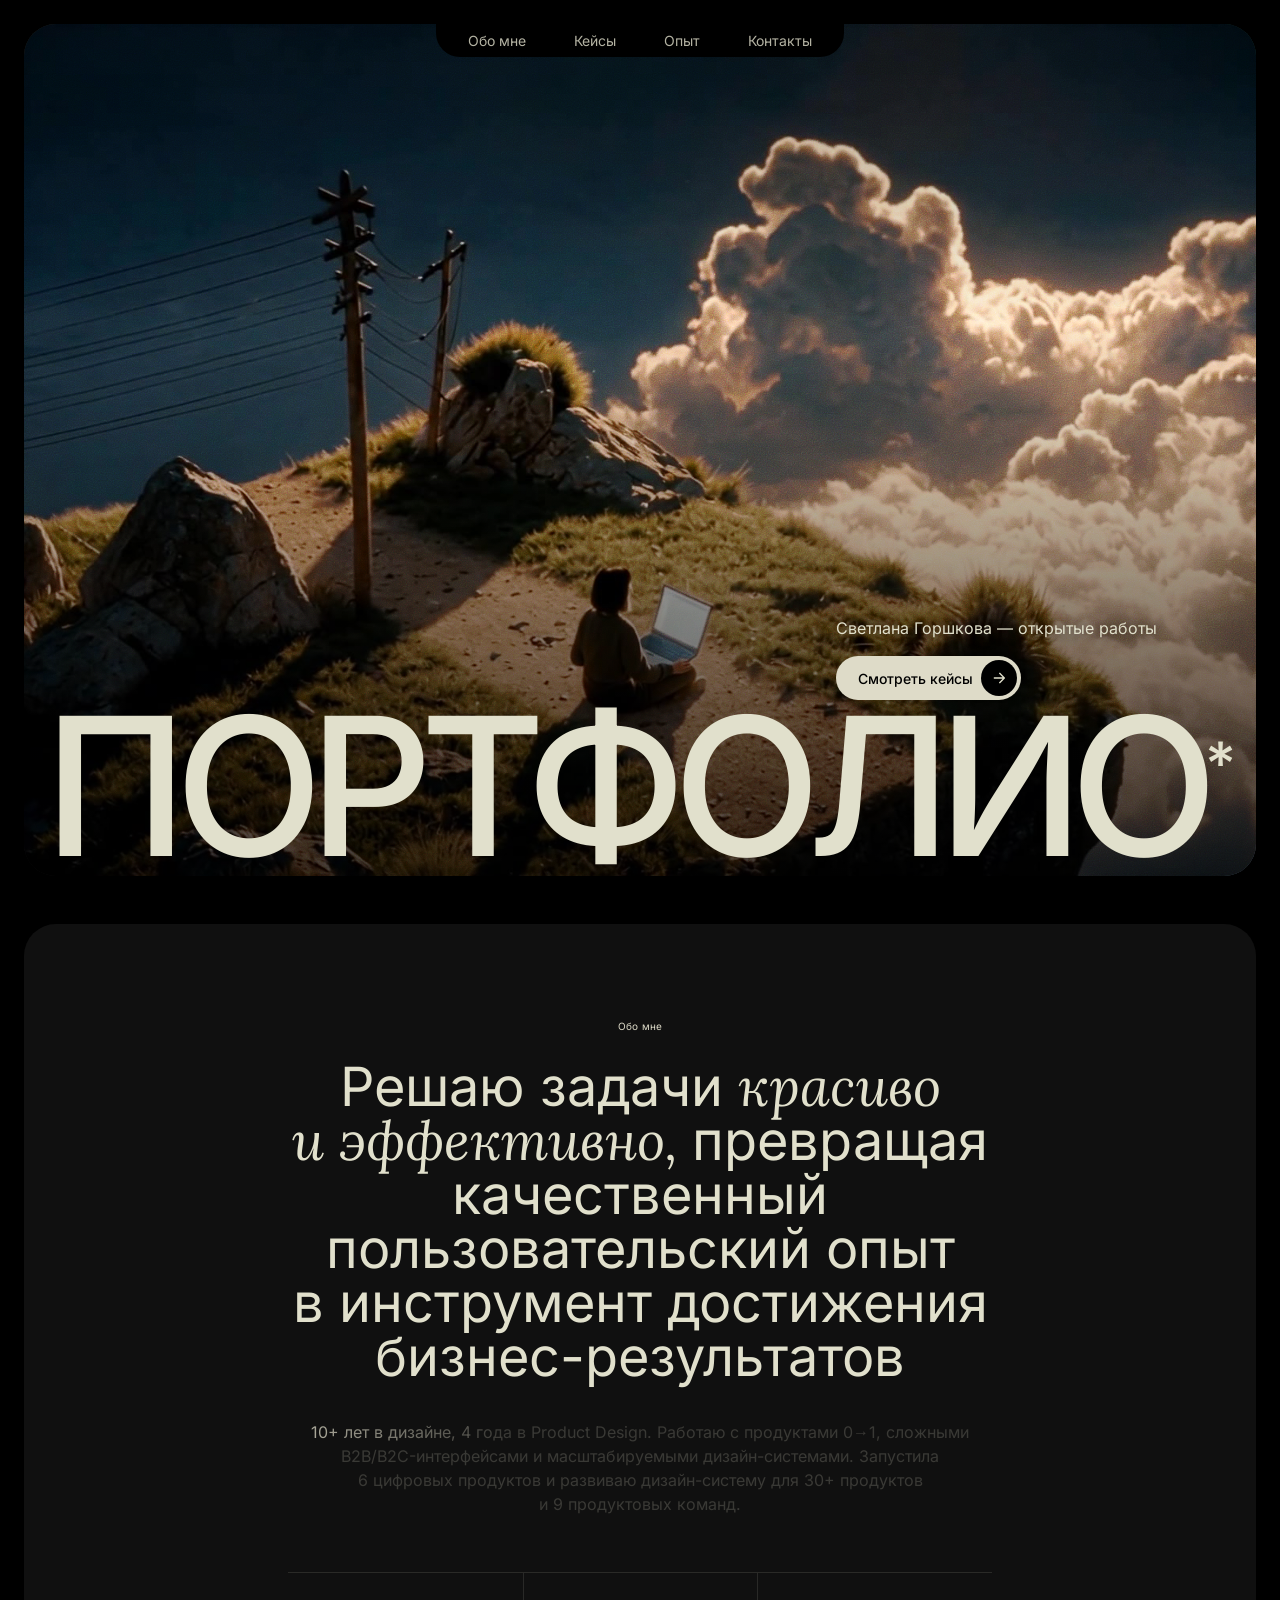
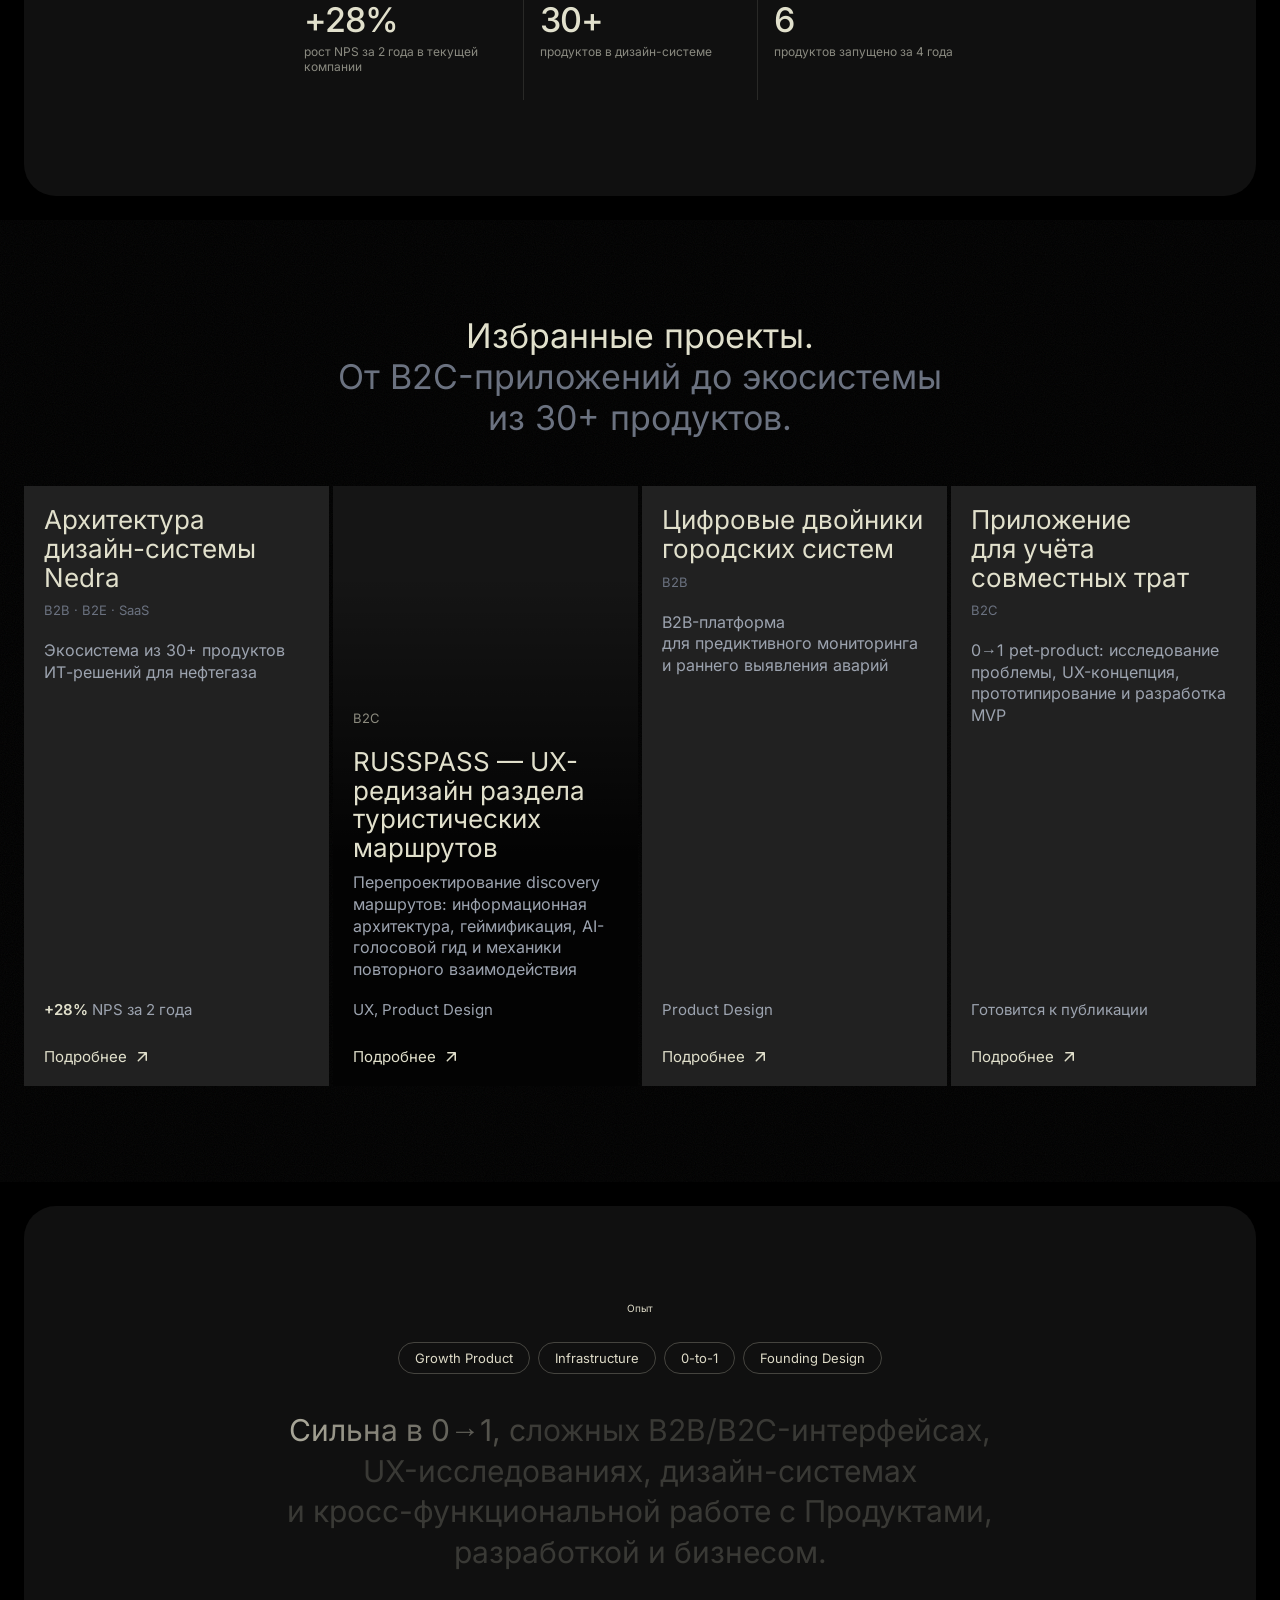
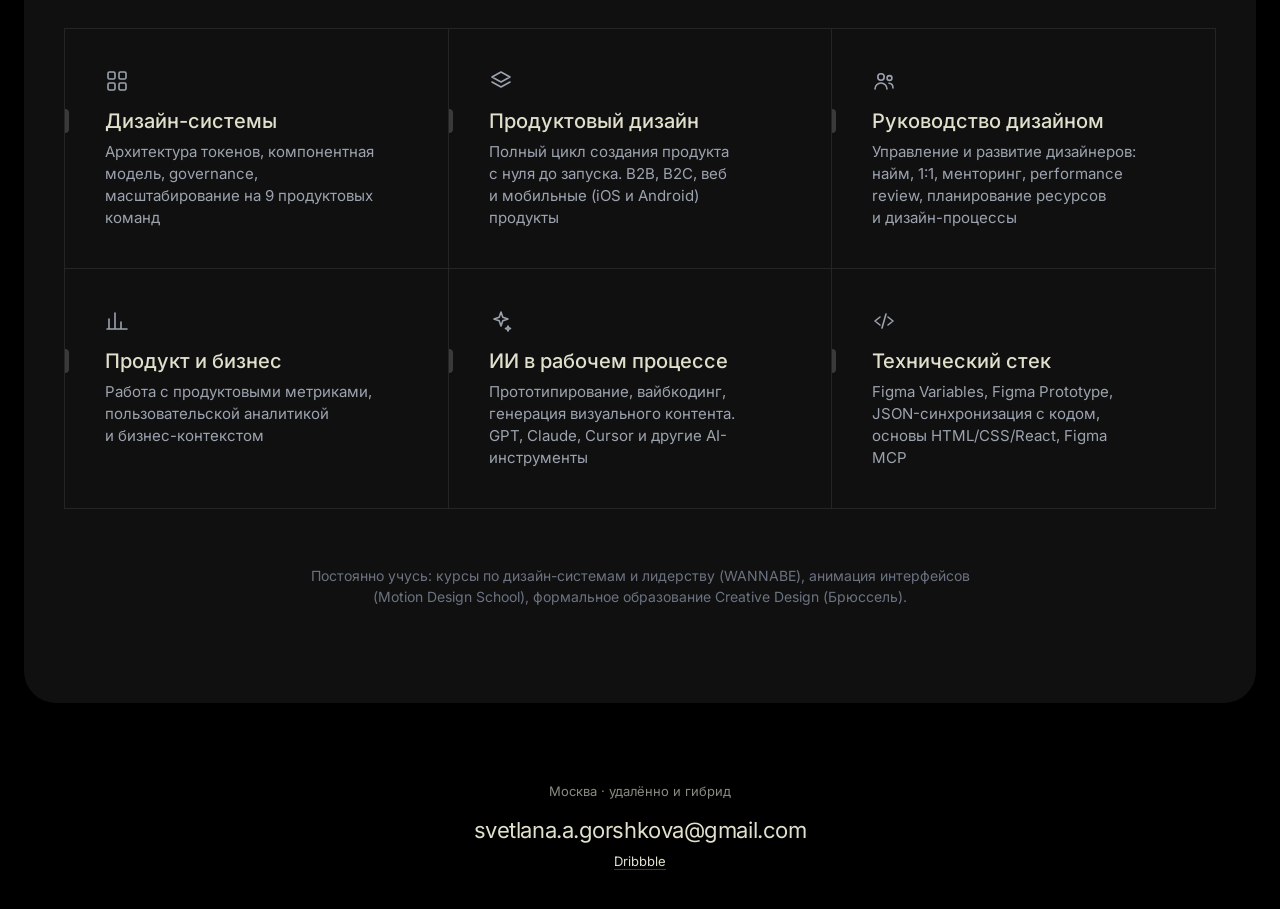
==== commit 78e10502: "Update index.html" ====
--- a/index.html
+++ b/index.html
@@ -3,7 +3,7 @@
 <head>
 <meta charset="UTF-8">
 <meta name="viewport" content="width=device-width, initial-scale=1">
-<title>Светлана Горшкова — Product Design Lead</title>
+<title>Светлана Горшкова — Портфолио</title>
 <meta name="description" content="Product Design Lead. Строю дизайн-системы для&nbsp;мультипродуктовых экосистем, веду продукты от&nbsp;идеи до&nbsp;продакшена.">
 <link rel="stylesheet" href="home.css">
 </head>
@@ -26,7 +26,7 @@
 
     <div class="hero-content">
       <div class="hero-top">
-        <p class="hero-desc fade-up" style="--d:.5s">Светлана Горшкова — Product Design Lead.</p>
+        <p class="hero-desc fade-up" style="--d:.5s">Светлана Горшкова — открытые работы</p>
         <a class="btn fade-up" style="--d:.7s" href="#cases">Смотреть кейсы <i><svg viewBox="0 0 24 24" fill="none" stroke="currentColor" stroke-width="2" stroke-linecap="round" stroke-linejoin="round"><path d="M5 12h14M13 5l7 7-7 7"/></svg></i></a>
       </div>
       <h1 class="giant"><span class="w">ПОРТФОЛИО</span><sup>*</sup></h1>
@@ -38,7 +38,7 @@
   <section class="about">
     <div class="label">Обо мне</div>
     <h2 data-pull>Решаю задачи <span class="serif">красиво и&nbsp;эффективно,</span> превращая качественный пользовательский опыт в&nbsp;инструмент достижения бизнес-результатов</h2>
-    <p class="reveal">10+&nbsp;лет в&nbsp;дизайне, 4&nbsp;года в&nbsp;Product Design, 20&nbsp;лет на&nbsp;стыке продукта, бизнеса, маркетинга и&nbsp;дизайна. Работаю с&nbsp;продуктами 0→1, сложными B2B/B2C-интерфейсами и&nbsp;масштабируемыми дизайн-системами. Запустила 6&nbsp;цифровых продуктов и&nbsp;развиваю дизайн-систему для&nbsp;30+&nbsp;продуктов и&nbsp;9&nbsp;продуктовых команд.</p>
+    <p class="reveal">10+&nbsp;лет в&nbsp;дизайне, 4&nbsp;года в&nbsp;Product Design. Работаю с&nbsp;продуктами 0→1, сложными B2B/B2C-интерфейсами и&nbsp;масштабируемыми дизайн-системами. Запустила 6&nbsp;цифровых продуктов и&nbsp;развиваю дизайн-систему для&nbsp;30+&nbsp;продуктов и&nbsp;9&nbsp;продуктовых команд.</p>
     <div class="facts">
       <div class="fact"><b>+28%</b><span>рост NPS за&nbsp;2&nbsp;года в&nbsp;текущей компании</span></div>
       <div class="fact"><b>30+</b><span>продуктов в&nbsp;дизайн-системе</span></div>
@@ -89,7 +89,7 @@
 <section class="exp about">
   <div class="label">Опыт</div>
   <div class="chips fade-up"><span>Growth Product</span><span>Infrastructure</span><span>0-to-1</span><span>Founding Design</span></div>
-  <p class="reveal lead">Помимо дизайна веду продукт с&nbsp;бизнес-стороны: владела P&amp;L продуктовой линии в&nbsp;МТС (~10% выручки компании), строю дизайн-систему как&nbsp;масштабируемую бизнес-инициативу, а&nbsp;не&nbsp;только визуальный артефакт.</p>
+  <p class="reveal lead">Сильна в&nbsp;0→1, сложных B2B/B2C-интерфейсах, UX-исследованиях, дизайн-системах и&nbsp;кросс-функциональной работе с&nbsp;Продуктами, разработкой и бизнесом.</p>
   <div class="xgrid">
       <div class="xcard" style="--i:0"><div class="xi"><svg viewBox="0 0 24 24" fill="none" stroke="currentColor" stroke-width="1.6" stroke-linecap="round" stroke-linejoin="round"><rect x="3" y="3" width="7" height="7" rx="1.5"/><rect x="14" y="3" width="7" height="7" rx="1.5"/><rect x="3" y="14" width="7" height="7" rx="1.5"/><rect x="14" y="14" width="7" height="7" rx="1.5"/></svg></div><h3><span>Дизайн-системы</span></h3><p>Архитектура токенов, компонентная модель, governance, масштабирование на&nbsp;9&nbsp;продуктовых команд</p></div>
       <div class="xcard" style="--i:0"><div class="xi"><svg viewBox="0 0 24 24" fill="none" stroke="currentColor" stroke-width="1.6" stroke-linecap="round" stroke-linejoin="round"><path d="M12 3 3 8l9 5 9-5-9-5Z"/><path d="m3 13 9 5 9-5"/></svg></div><h3><span>Продуктовый дизайн</span></h3><p>Полный цикл создания продукта с&nbsp;нуля до&nbsp;запуска. B2B, B2C, веб и&nbsp;мобильные (iOS и&nbsp;Android) продукты</p></div>
--- a/home.css
+++ b/home.css
@@ -247,3 +247,7 @@
 .hero-desc{color:var(--text);text-shadow:0 1px 14px rgba(0,0,0,.7)}
 .shade{background:linear-gradient(to bottom,rgba(0,0,0,.35),transparent 35%,rgba(0,0,0,.45) 70%,rgba(0,0,0,.7))}
 .card,.card.photo{border-radius:0}
+/* keep the CTA clickable: the giant word's glyph box overlaps it */
+.giant{pointer-events:none}
+.hero-top{position:relative;z-index:3}
+.hero-top a,.btn{pointer-events:auto;cursor:pointer}
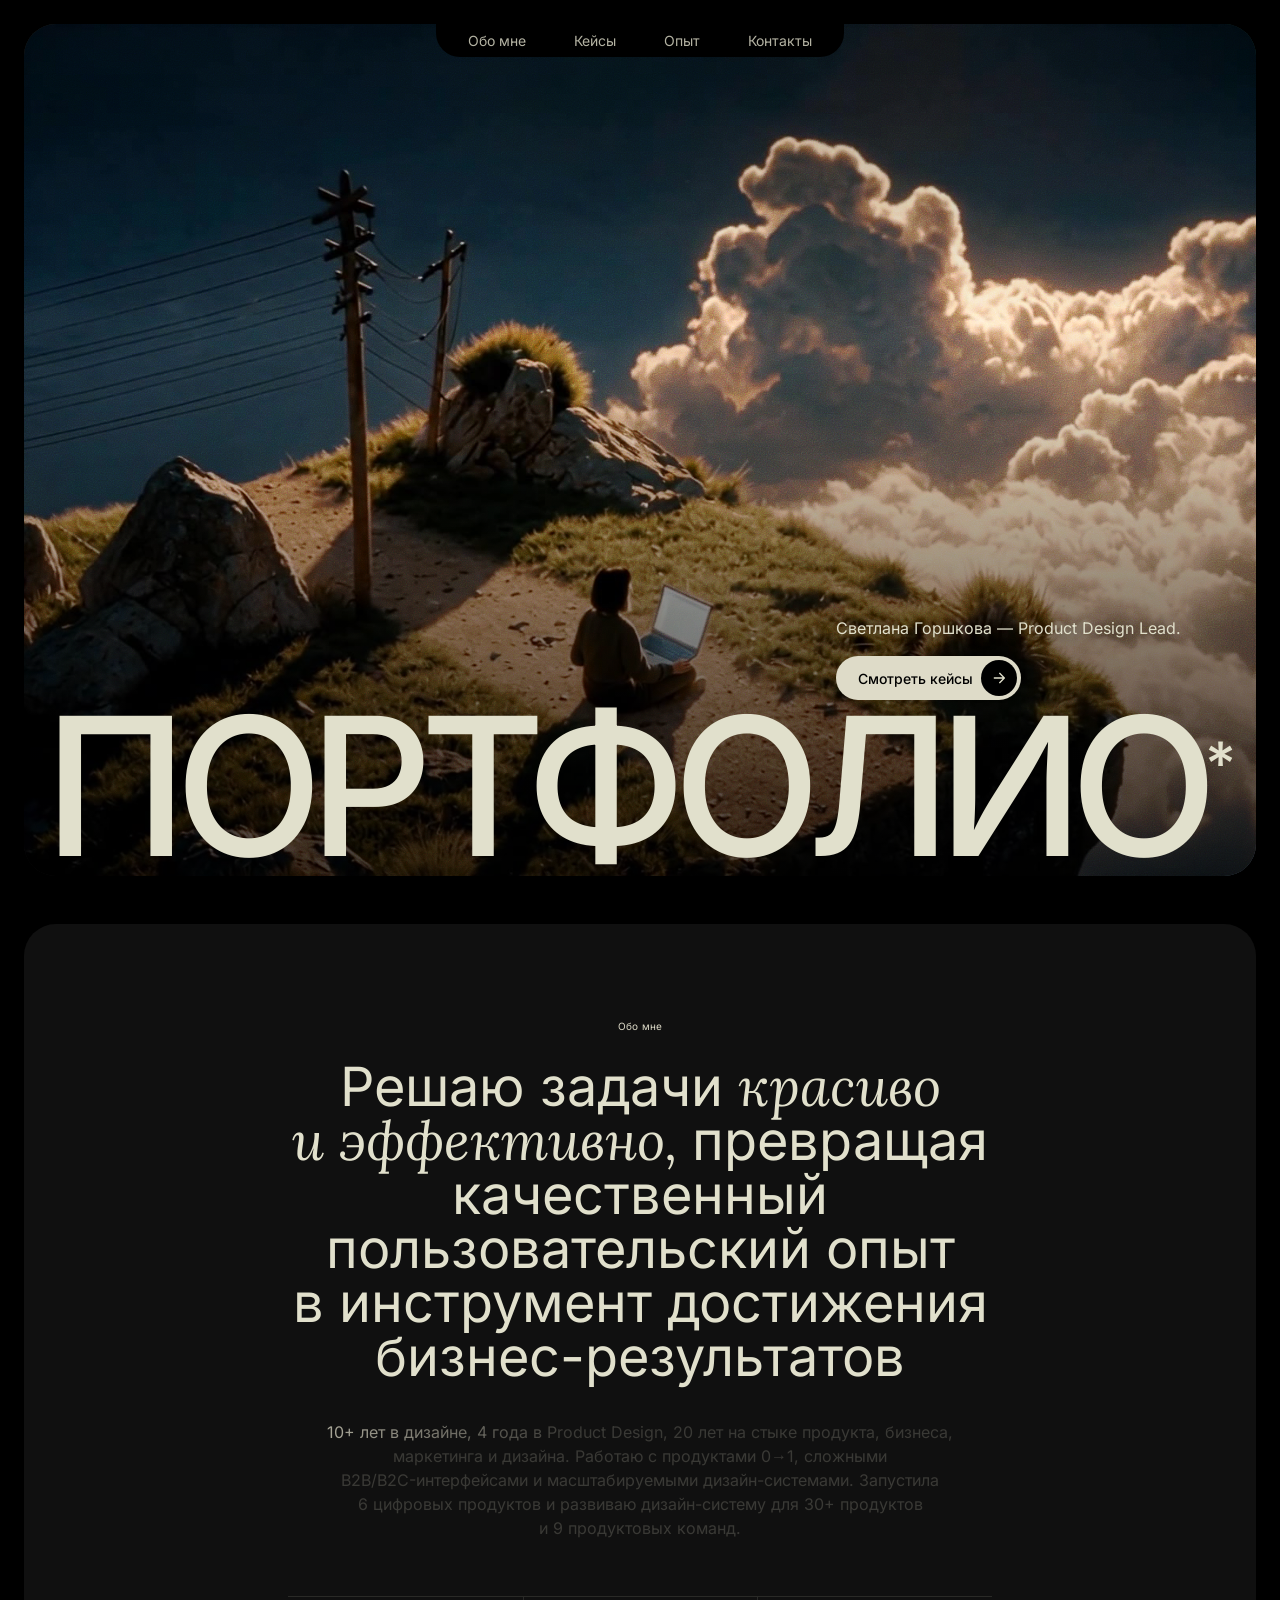
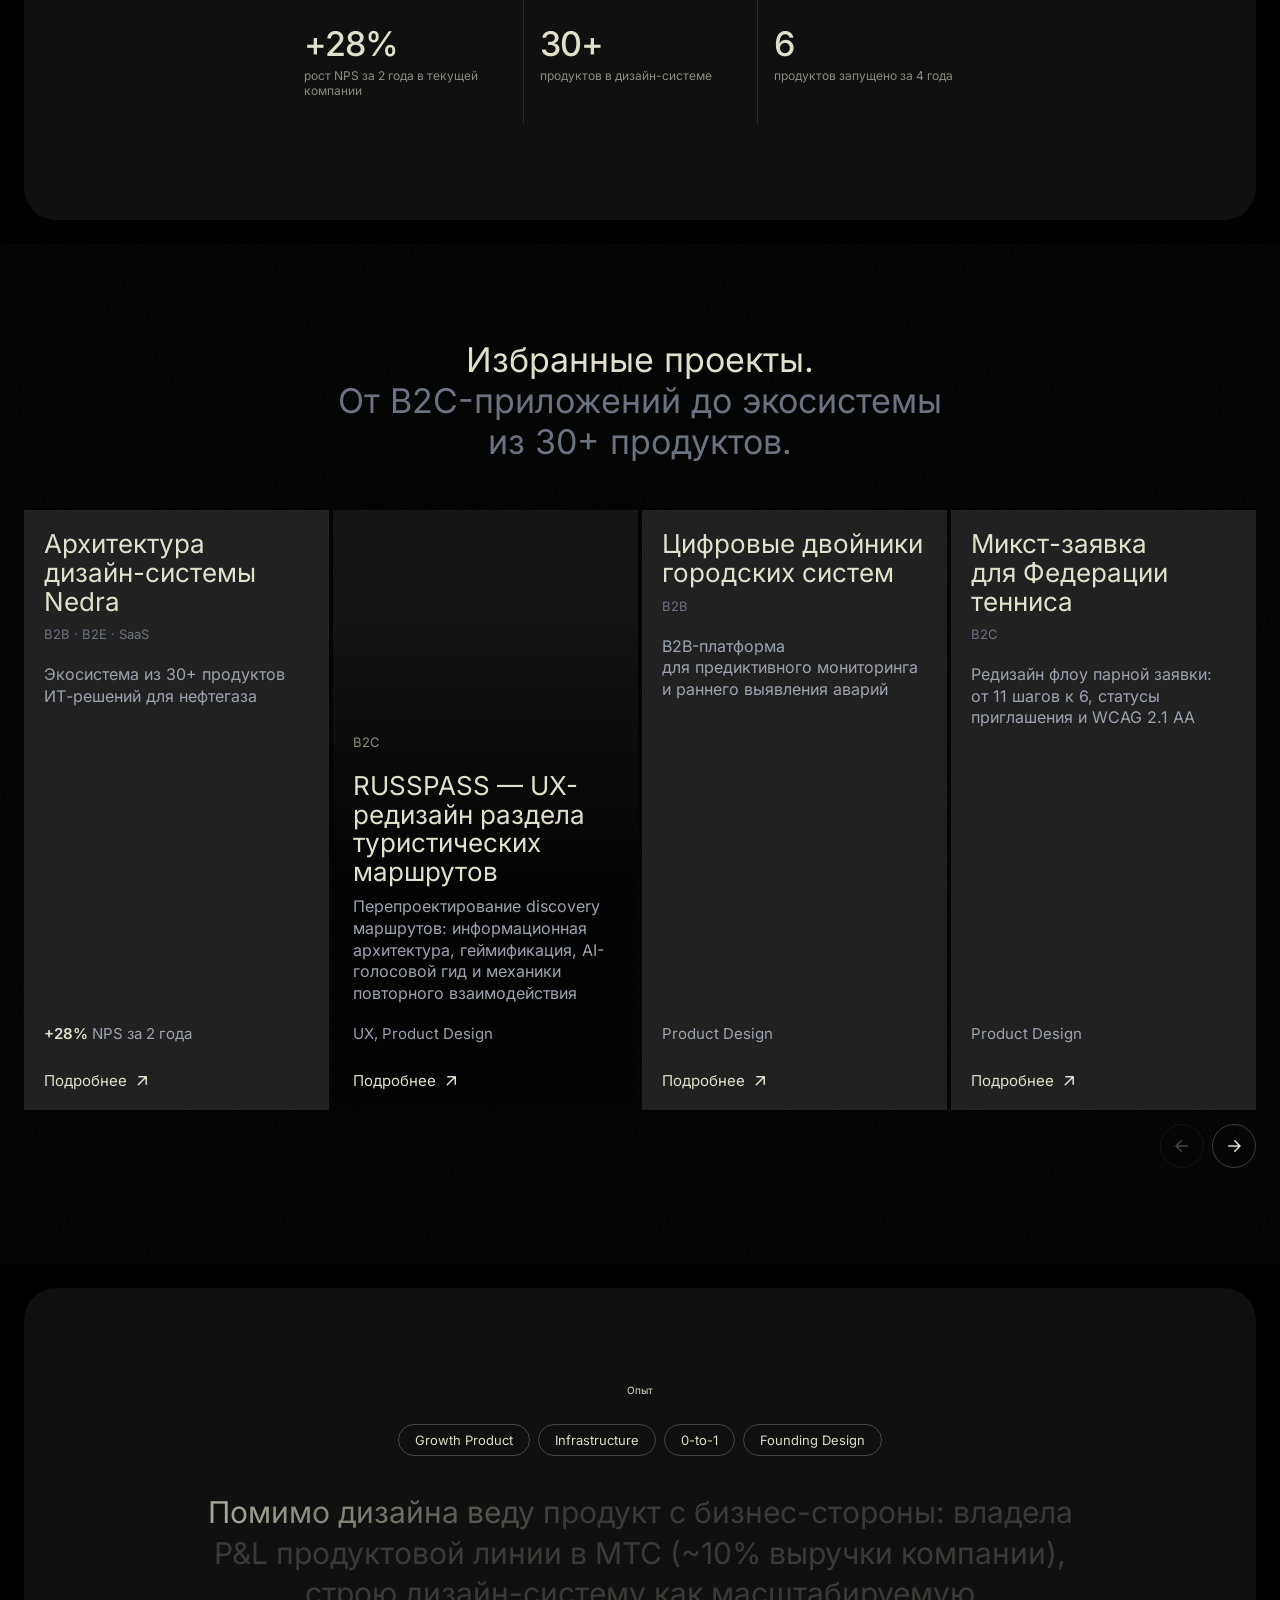
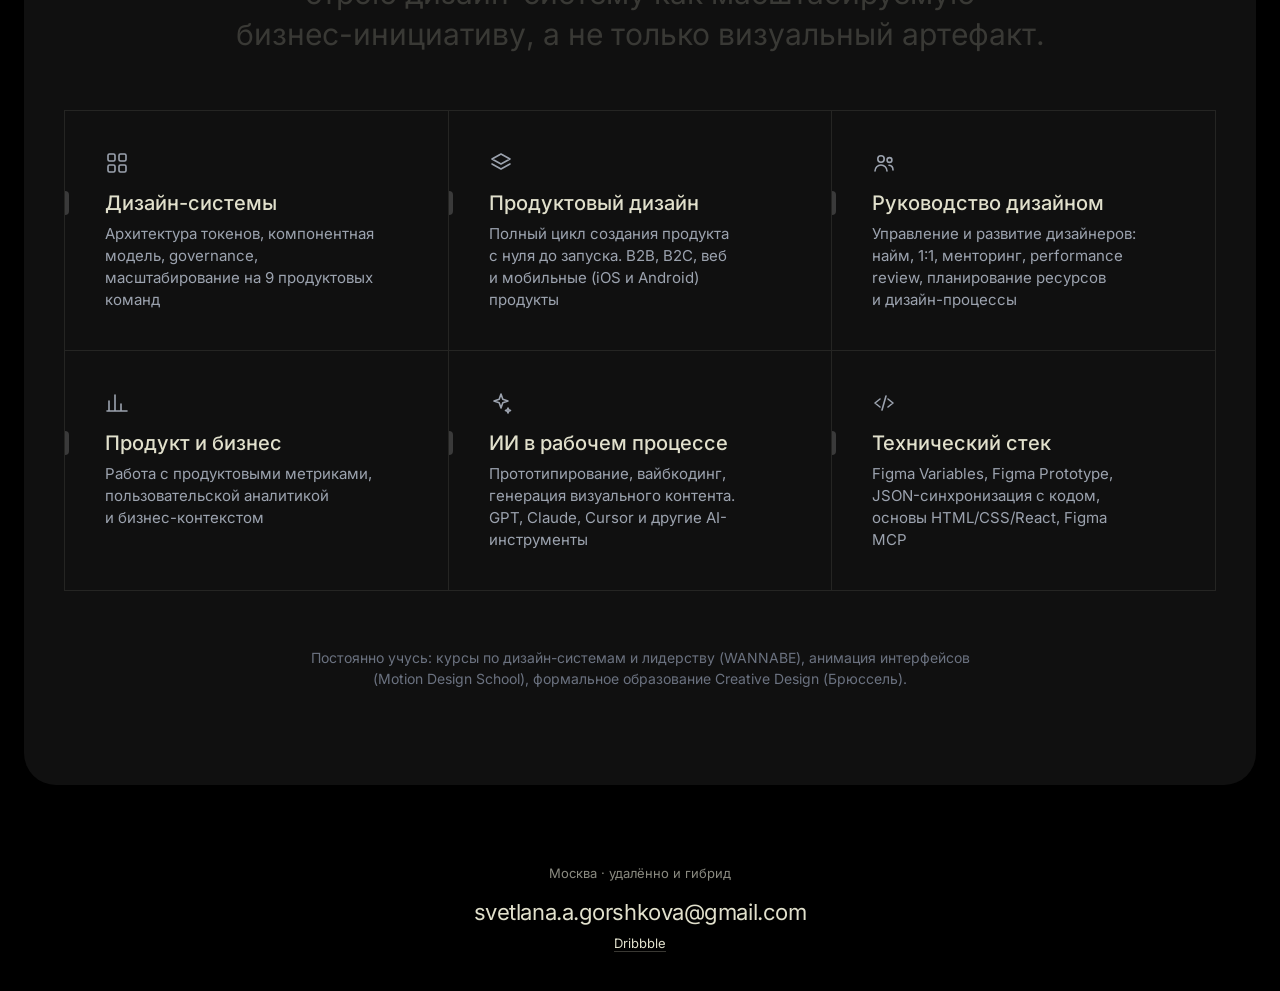
==== commit 6903d36e: "Add files via upload" ====
--- a/index.html
+++ b/index.html
@@ -1,9 +1,24 @@
+<!doctype html><html><head><meta charset=utf8><meta name=viewport content="width=device-width,initial-scale=1"><style>:root{color-scheme:light}body{margin:0;padding:0;font:14px -apple-system,BlinkMacSystemFont,sans-serif;background:#fff;color:#000}img{max-width:100%}[hidden]:not([hidden=until-found i]){display:none!important}</style><style>
+/* cases carousel: 4 cards in view, the rest scroll */
+.cards{display:flex!important;grid-template-columns:none!important;gap:4px;overflow-x:auto;scroll-snap-type:x mandatory;scrollbar-width:none;-webkit-overflow-scrolling:touch;overscroll-behavior-x:contain}
+.cards::-webkit-scrollbar{display:none}
+.cards .card{flex:0 0 82%;scroll-snap-align:start}
+@media(min-width:640px){.cards .card{flex-basis:calc((100% - 4px)/2.2)}}
+@media(min-width:1024px){.cards .card{flex-basis:calc((100% - 12px)/4)}}
+.cards-nav{display:flex;justify-content:flex-end;align-items:center;gap:8px;max-width:1500px;margin:14px auto 0}
+.cards-nav .cnt{margin-right:auto;font-size:13px;color:#6b7280;font-variant-numeric:tabular-nums}
+.cards-nav button{width:44px;height:44px;border-radius:50%;border:1px solid rgba(225,224,204,.25);background:transparent;color:var(--text);cursor:pointer;display:grid;place-items:center;transition:background .2s,opacity .2s,border-color .2s}
+.cards-nav button:hover:not(:disabled){background:rgba(225,224,204,.1);border-color:rgba(225,224,204,.5)}
+.cards-nav button:disabled{opacity:.3;cursor:default}
+.cards-nav svg{width:18px;height:18px}
+</style>
+</head><body>
 <!DOCTYPE html>
 <html lang="ru">
 <head>
 <meta charset="UTF-8">
 <meta name="viewport" content="width=device-width, initial-scale=1">
-<title>Светлана Горшкова — Портфолио</title>
+<title>Светлана Горшкова — Product Design Lead</title>
 <meta name="description" content="Product Design Lead. Строю дизайн-системы для&nbsp;мультипродуктовых экосистем, веду продукты от&nbsp;идеи до&nbsp;продакшена.">
 <link rel="stylesheet" href="home.css">
 </head>
@@ -26,7 +41,7 @@
 
     <div class="hero-content">
       <div class="hero-top">
-        <p class="hero-desc fade-up" style="--d:.5s">Светлана Горшкова — открытые работы</p>
+        <p class="hero-desc fade-up" style="--d:.5s">Светлана Горшкова — Product Design Lead.</p>
         <a class="btn fade-up" style="--d:.7s" href="#cases">Смотреть кейсы <i><svg viewBox="0 0 24 24" fill="none" stroke="currentColor" stroke-width="2" stroke-linecap="round" stroke-linejoin="round"><path d="M5 12h14M13 5l7 7-7 7"/></svg></i></a>
       </div>
       <h1 class="giant"><span class="w">ПОРТФОЛИО</span><sup>*</sup></h1>
@@ -38,7 +53,7 @@
   <section class="about">
     <div class="label">Обо мне</div>
     <h2 data-pull>Решаю задачи <span class="serif">красиво и&nbsp;эффективно,</span> превращая качественный пользовательский опыт в&nbsp;инструмент достижения бизнес-результатов</h2>
-    <p class="reveal">10+&nbsp;лет в&nbsp;дизайне, 4&nbsp;года в&nbsp;Product Design. Работаю с&nbsp;продуктами 0→1, сложными B2B/B2C-интерфейсами и&nbsp;масштабируемыми дизайн-системами. Запустила 6&nbsp;цифровых продуктов и&nbsp;развиваю дизайн-систему для&nbsp;30+&nbsp;продуктов и&nbsp;9&nbsp;продуктовых команд.</p>
+    <p class="reveal">10+&nbsp;лет в&nbsp;дизайне, 4&nbsp;года в&nbsp;Product Design, 20&nbsp;лет на&nbsp;стыке продукта, бизнеса, маркетинга и&nbsp;дизайна. Работаю с&nbsp;продуктами 0→1, сложными B2B/B2C-интерфейсами и&nbsp;масштабируемыми дизайн-системами. Запустила 6&nbsp;цифровых продуктов и&nbsp;развиваю дизайн-систему для&nbsp;30+&nbsp;продуктов и&nbsp;9&nbsp;продуктовых команд.</p>
     <div class="facts">
       <div class="fact"><b>+28%</b><span>рост NPS за&nbsp;2&nbsp;года в&nbsp;текущей компании</span></div>
       <div class="fact"><b>30+</b><span>продуктов в&nbsp;дизайн-системе</span></div>
@@ -74,13 +89,24 @@
       <div class="res">Product Design</div>
       <span class="more">Подробнее <svg viewBox="0 0 24 24" fill="none" stroke="currentColor" stroke-width="2" stroke-linecap="round" stroke-linejoin="round"><path d="M5 12h14M13 5l7 7-7 7"/></svg></span>
     </a>
-    <a class="card" style="--i:3" href="case-chesnok.html">
+    <a class="card" style="--i:3" href="case-mixt-rtt.html">
+      <h3>Микст-заявка для&nbsp;Федерации тенниса</h3>
+      <div class="kind">B2C</div>
+      <p class="desc">Редизайн флоу парной заявки: от&nbsp;11&nbsp;шагов к&nbsp;6, статусы приглашения и&nbsp;WCAG&nbsp;2.1&nbsp;AA</p>
+      <div class="res">Product Design</div>
+      <span class="more">Подробнее <svg viewBox="0 0 24 24" fill="none" stroke="currentColor" stroke-width="2" stroke-linecap="round" stroke-linejoin="round"><path d="M5 12h14M13 5l7 7-7 7"/></svg></span>
+    </a>
+    <a class="card" style="--i:4" href="case-chesnok.html">
       <h3>Приложение для&nbsp;учёта совместных трат</h3>
       <div class="kind">B2C</div>
       <p class="desc">0→1 pet-product: исследование проблемы, UX-концепция, прототипирование и&nbsp;разработка MVP</p>
       <div class="res">Готовится к&nbsp;публикации</div>
       <span class="more">Подробнее <svg viewBox="0 0 24 24" fill="none" stroke="currentColor" stroke-width="2" stroke-linecap="round" stroke-linejoin="round"><path d="M5 12h14M13 5l7 7-7 7"/></svg></span>
     </a>
+  </div>
+  <div class="cards-nav" id="cards-nav">
+    <button type="button" id="cards-prev" aria-label="Назад"><svg viewBox="0 0 24 24" fill="none" stroke="currentColor" stroke-width="2" stroke-linecap="round" stroke-linejoin="round"><path d="M19 12H5M11 5l-7 7 7 7"/></svg></button>
+    <button type="button" id="cards-next" aria-label="Вперёд"><svg viewBox="0 0 24 24" fill="none" stroke="currentColor" stroke-width="2" stroke-linecap="round" stroke-linejoin="round"><path d="M5 12h14M13 5l7 7-7 7"/></svg></button>
   </div>
 </section>
 
@@ -89,7 +115,7 @@
 <section class="exp about">
   <div class="label">Опыт</div>
   <div class="chips fade-up"><span>Growth Product</span><span>Infrastructure</span><span>0-to-1</span><span>Founding Design</span></div>
-  <p class="reveal lead">Сильна в&nbsp;0→1, сложных B2B/B2C-интерфейсах, UX-исследованиях, дизайн-системах и&nbsp;кросс-функциональной работе с&nbsp;Продуктами, разработкой и бизнесом.</p>
+  <p class="reveal lead">Помимо дизайна веду продукт с&nbsp;бизнес-стороны: владела P&amp;L продуктовой линии в&nbsp;МТС (~10% выручки компании), строю дизайн-систему как&nbsp;масштабируемую бизнес-инициативу, а&nbsp;не&nbsp;только визуальный артефакт.</p>
   <div class="xgrid">
       <div class="xcard" style="--i:0"><div class="xi"><svg viewBox="0 0 24 24" fill="none" stroke="currentColor" stroke-width="1.6" stroke-linecap="round" stroke-linejoin="round"><rect x="3" y="3" width="7" height="7" rx="1.5"/><rect x="14" y="3" width="7" height="7" rx="1.5"/><rect x="3" y="14" width="7" height="7" rx="1.5"/><rect x="14" y="14" width="7" height="7" rx="1.5"/></svg></div><h3><span>Дизайн-системы</span></h3><p>Архитектура токенов, компонентная модель, governance, масштабирование на&nbsp;9&nbsp;продуктовых команд</p></div>
       <div class="xcard" style="--i:0"><div class="xi"><svg viewBox="0 0 24 24" fill="none" stroke="currentColor" stroke-width="1.6" stroke-linecap="round" stroke-linejoin="round"><path d="M12 3 3 8l9 5 9-5-9-5Z"/><path d="m3 13 9 5 9-5"/></svg></div><h3><span>Продуктовый дизайн</span></h3><p>Полный цикл создания продукта с&nbsp;нуля до&nbsp;запуска. B2B, B2C, веб и&nbsp;мобильные (iOS и&nbsp;Android) продукты</p></div>
@@ -110,5 +136,23 @@
 </div>
 
 <script src="home.js"></script>
+<script>
+(function(){var c=document.querySelector('.cards');if(!c)return;
+var pv=document.getElementById('cards-prev'),nx=document.getElementById('cards-next');
+var cards=c.querySelectorAll('.card');
+function step(){var a=cards[0],b=cards[1];return b?b.offsetLeft-a.offsetLeft:a.offsetWidth}
+function upd(){var max=c.scrollWidth-c.clientWidth-2;pv.disabled=c.scrollLeft<=2;nx.disabled=c.scrollLeft>=max;
+var vis=Math.max(1,Math.round(c.clientWidth/step()));var first=Math.round(c.scrollLeft/step())+1;var last=Math.min(cards.length,nx.disabled?cards.length:first+vis-1);
+}
+pv.onclick=function(){c.scrollBy({left:-step(),behavior:'smooth'})};
+nx.onclick=function(){c.scrollBy({left:step(),behavior:'smooth'})};
+c.addEventListener('scroll',function(){requestAnimationFrame(upd)},{passive:true});window.addEventListener('resize',upd);upd();
+/* cards outside the viewport must still become visible */
+c.addEventListener('scroll',function(){cards.forEach(function(k){var r=k.getBoundingClientRect(),cr=c.getBoundingClientRect();if(r.right>cr.left&&r.left<cr.right)k.classList.add('in')})},{passive:true});
+})();
+</script>
+
 </body>
 </html>
+
+</body></html>
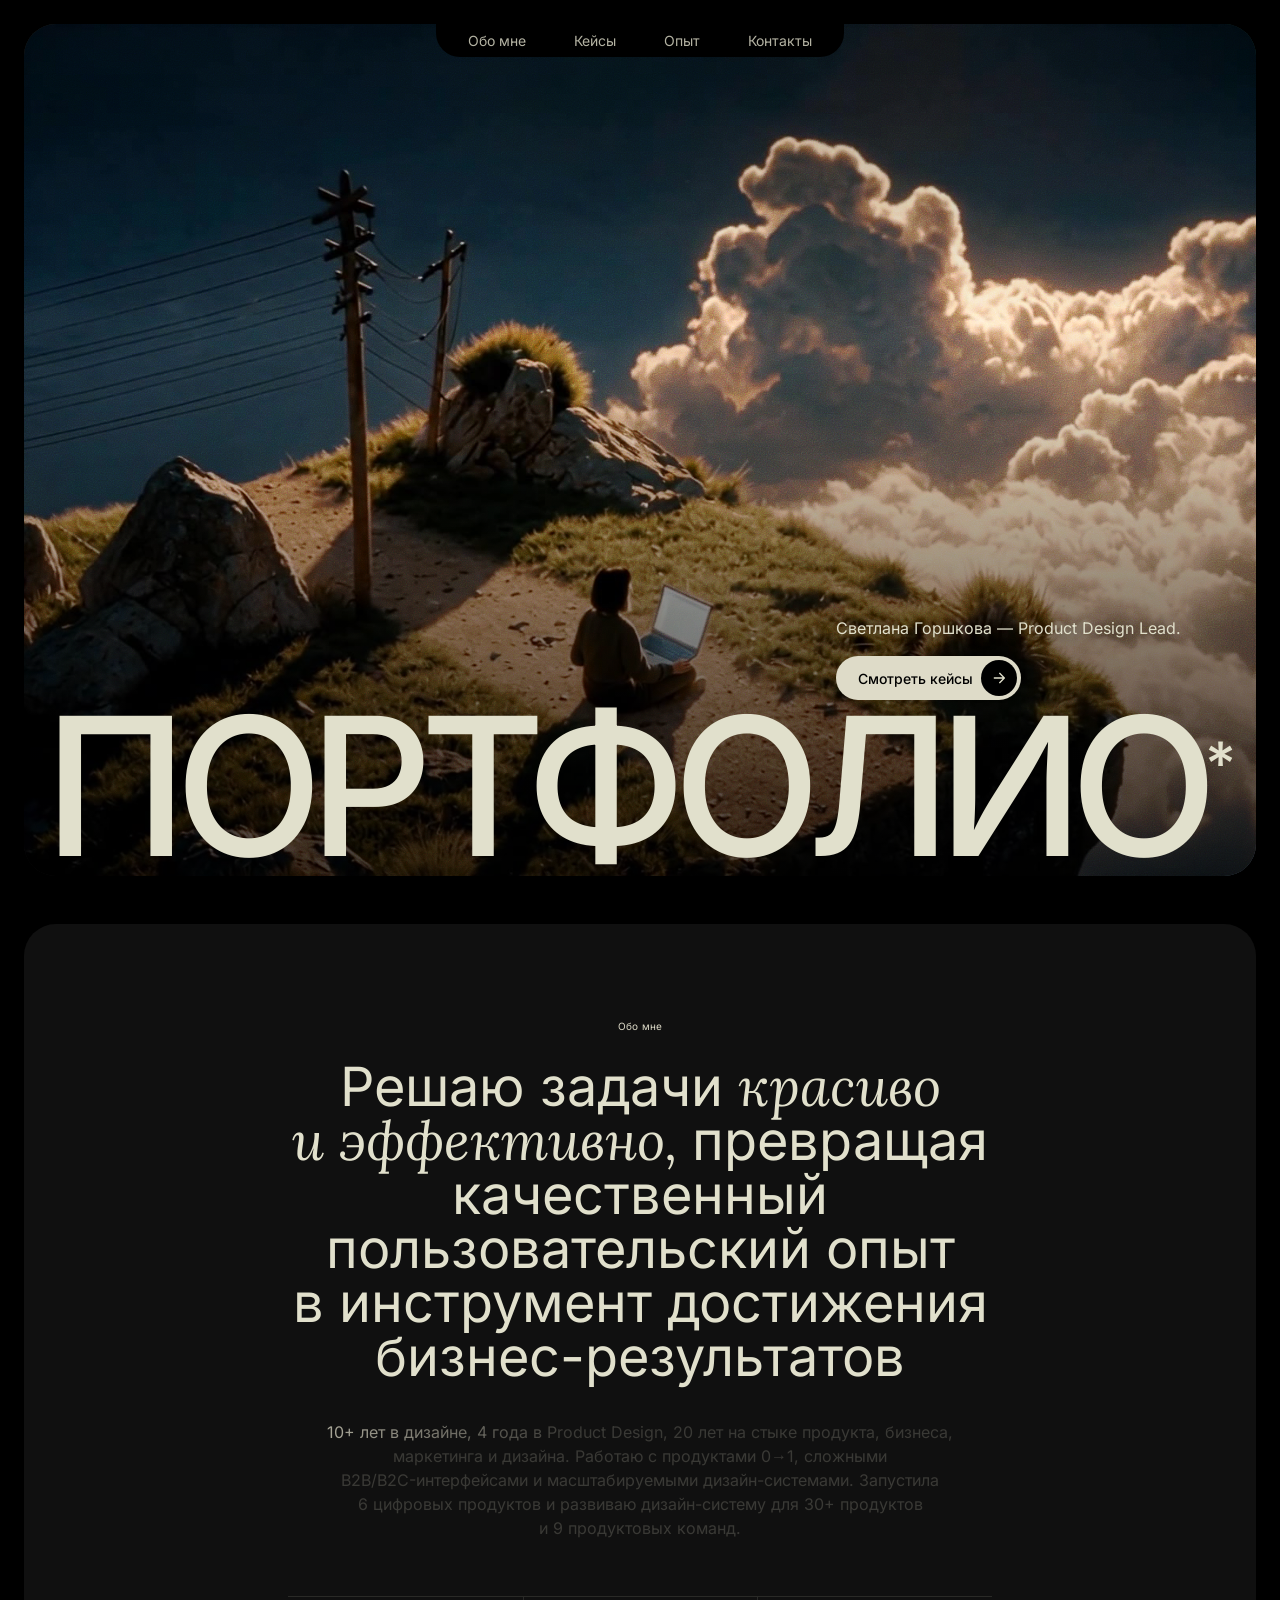
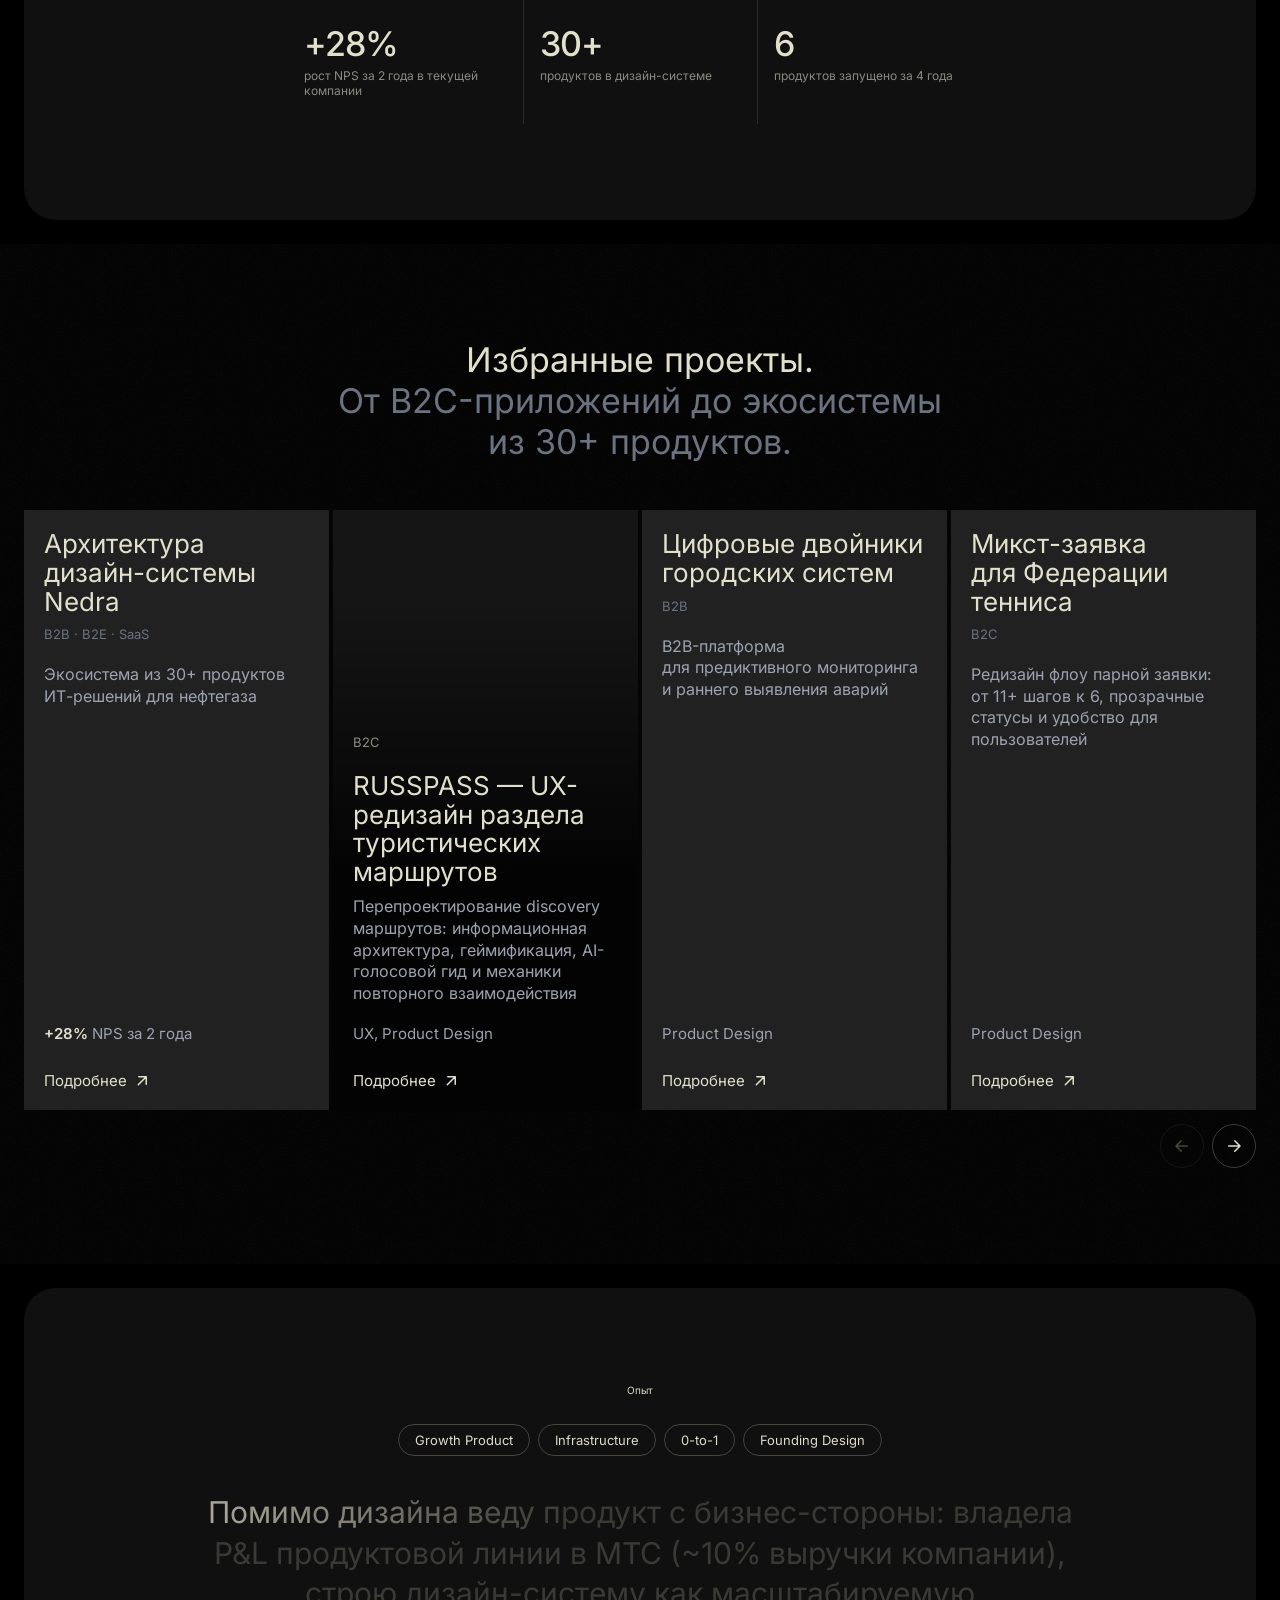
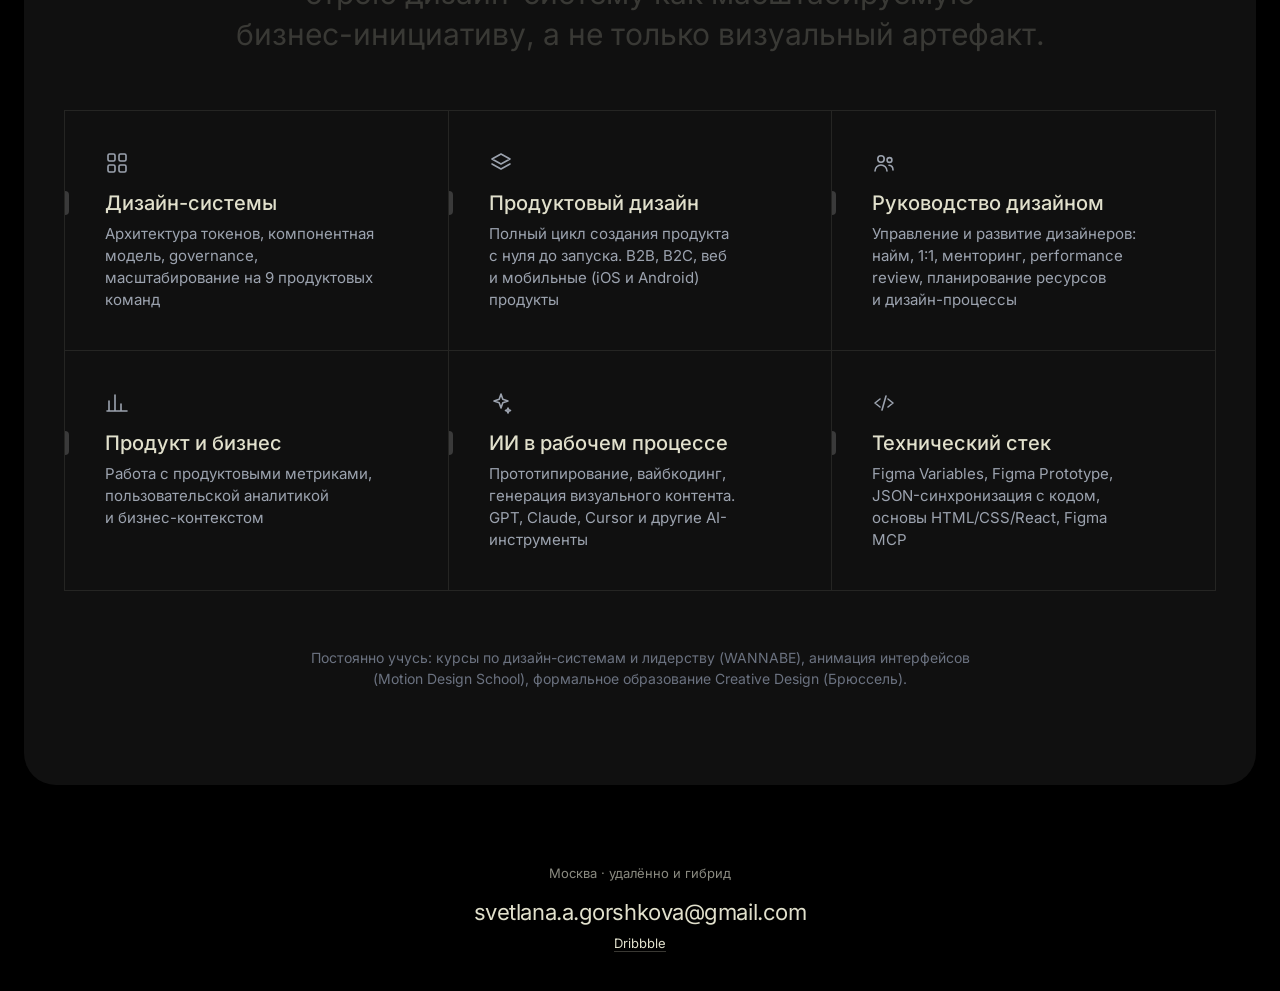
==== commit 6ca6e221: "Update index.html" ====
--- a/index.html
+++ b/index.html
@@ -92,7 +92,7 @@
     <a class="card" style="--i:3" href="case-mixt-rtt.html">
       <h3>Микст-заявка для&nbsp;Федерации тенниса</h3>
       <div class="kind">B2C</div>
-      <p class="desc">Редизайн флоу парной заявки: от&nbsp;11&nbsp;шагов к&nbsp;6, статусы приглашения и&nbsp;WCAG&nbsp;2.1&nbsp;AA</p>
+      <p class="desc">Редизайн флоу парной заявки: от&nbsp;11+&nbsp;шагов к&nbsp;6, прозрачные статусы и удобство для пользователей</p>
       <div class="res">Product Design</div>
       <span class="more">Подробнее <svg viewBox="0 0 24 24" fill="none" stroke="currentColor" stroke-width="2" stroke-linecap="round" stroke-linejoin="round"><path d="M5 12h14M13 5l7 7-7 7"/></svg></span>
     </a>
@@ -155,4 +155,4 @@
 </body>
 </html>
 
-</body></html>+</body></html>
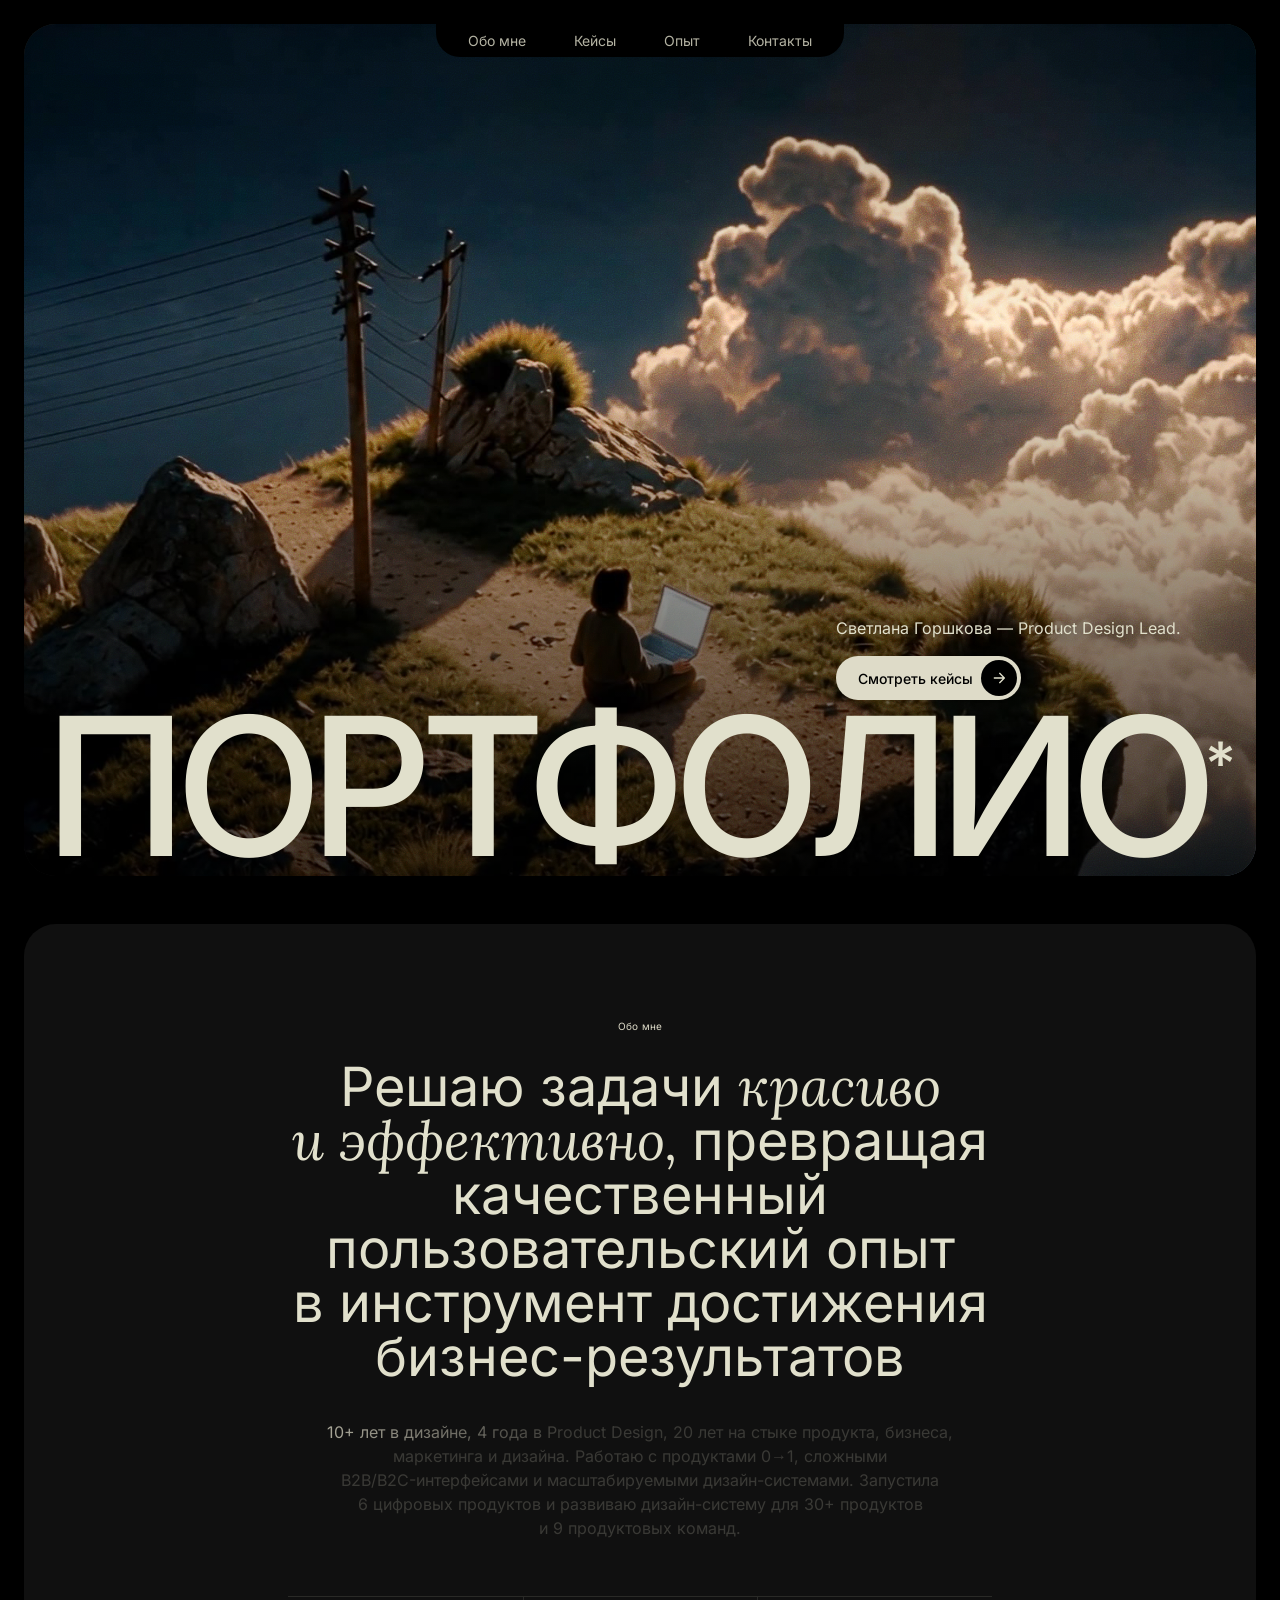
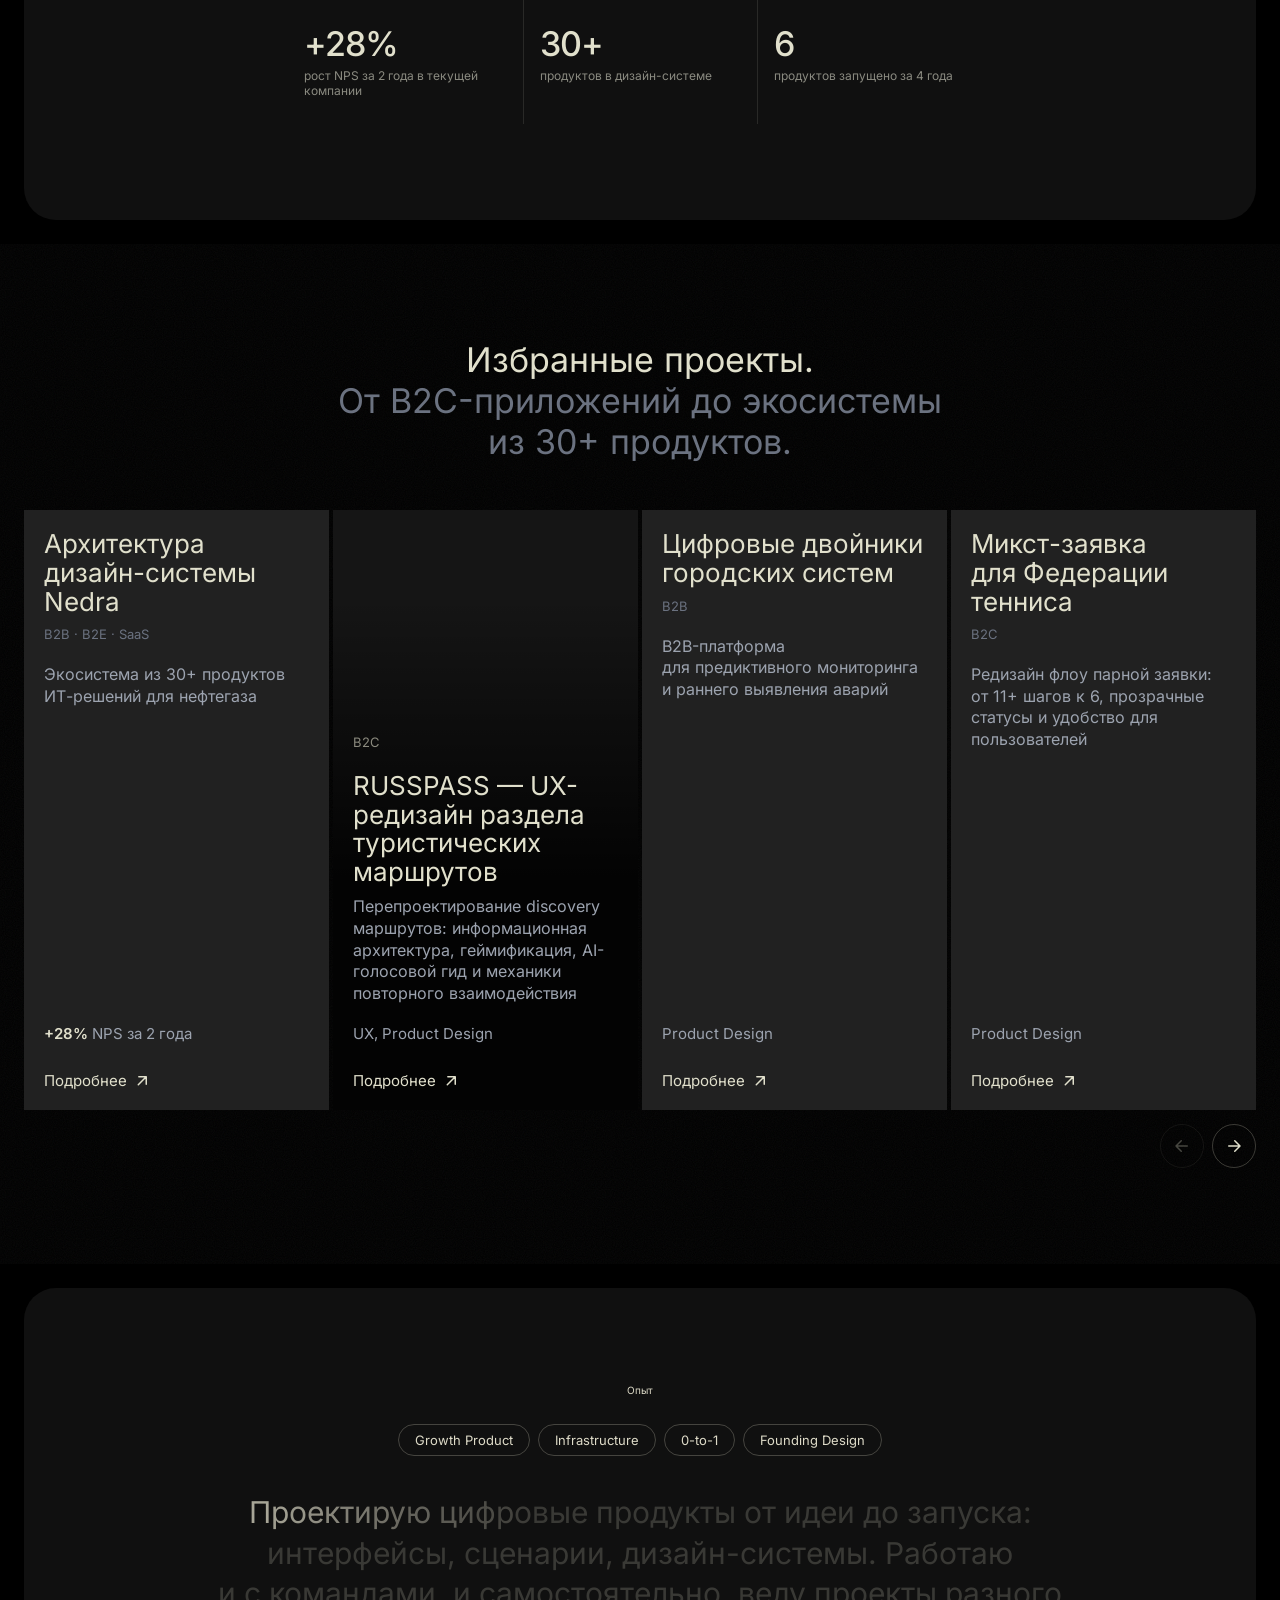
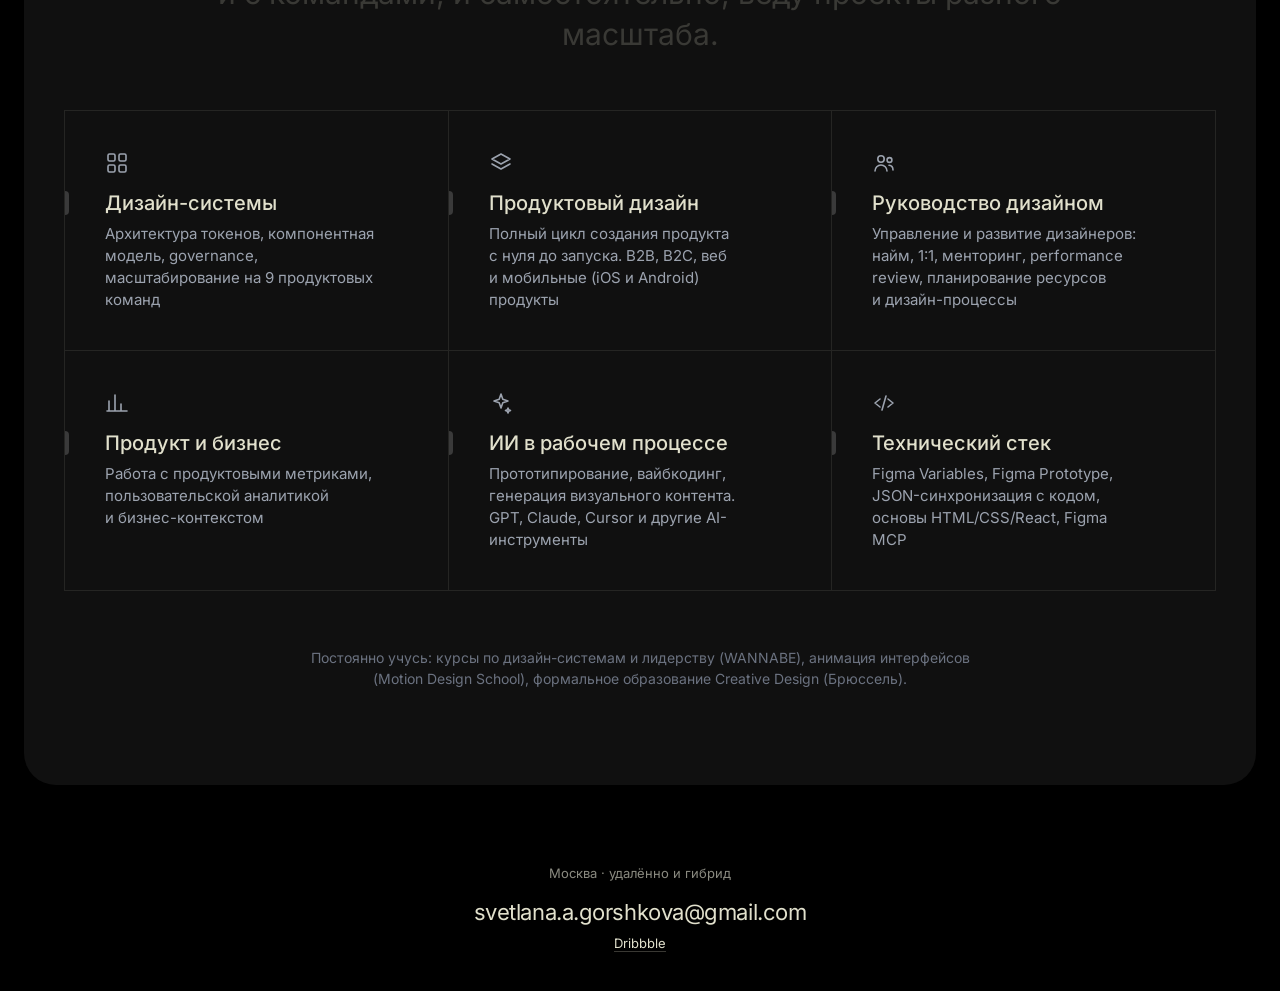
==== commit 3811276f: "Update index.html" ====
--- a/index.html
+++ b/index.html
@@ -115,7 +115,7 @@
 <section class="exp about">
   <div class="label">Опыт</div>
   <div class="chips fade-up"><span>Growth Product</span><span>Infrastructure</span><span>0-to-1</span><span>Founding Design</span></div>
-  <p class="reveal lead">Помимо дизайна веду продукт с&nbsp;бизнес-стороны: владела P&amp;L продуктовой линии в&nbsp;МТС (~10% выручки компании), строю дизайн-систему как&nbsp;масштабируемую бизнес-инициативу, а&nbsp;не&nbsp;только визуальный артефакт.</p>
+  <p class="reveal lead">Проектирую цифровые продукты от&nbsp;идеи до&nbsp;запуска: интерфейсы, сценарии, дизайн-системы. Работаю и&nbsp;с&nbsp;командами, и&nbsp;самостоятельно, веду проекты разного масштаба.</p>
   <div class="xgrid">
       <div class="xcard" style="--i:0"><div class="xi"><svg viewBox="0 0 24 24" fill="none" stroke="currentColor" stroke-width="1.6" stroke-linecap="round" stroke-linejoin="round"><rect x="3" y="3" width="7" height="7" rx="1.5"/><rect x="14" y="3" width="7" height="7" rx="1.5"/><rect x="3" y="14" width="7" height="7" rx="1.5"/><rect x="14" y="14" width="7" height="7" rx="1.5"/></svg></div><h3><span>Дизайн-системы</span></h3><p>Архитектура токенов, компонентная модель, governance, масштабирование на&nbsp;9&nbsp;продуктовых команд</p></div>
       <div class="xcard" style="--i:0"><div class="xi"><svg viewBox="0 0 24 24" fill="none" stroke="currentColor" stroke-width="1.6" stroke-linecap="round" stroke-linejoin="round"><path d="M12 3 3 8l9 5 9-5-9-5Z"/><path d="m3 13 9 5 9-5"/></svg></div><h3><span>Продуктовый дизайн</span></h3><p>Полный цикл создания продукта с&nbsp;нуля до&nbsp;запуска. B2B, B2C, веб и&nbsp;мобильные (iOS и&nbsp;Android) продукты</p></div>
